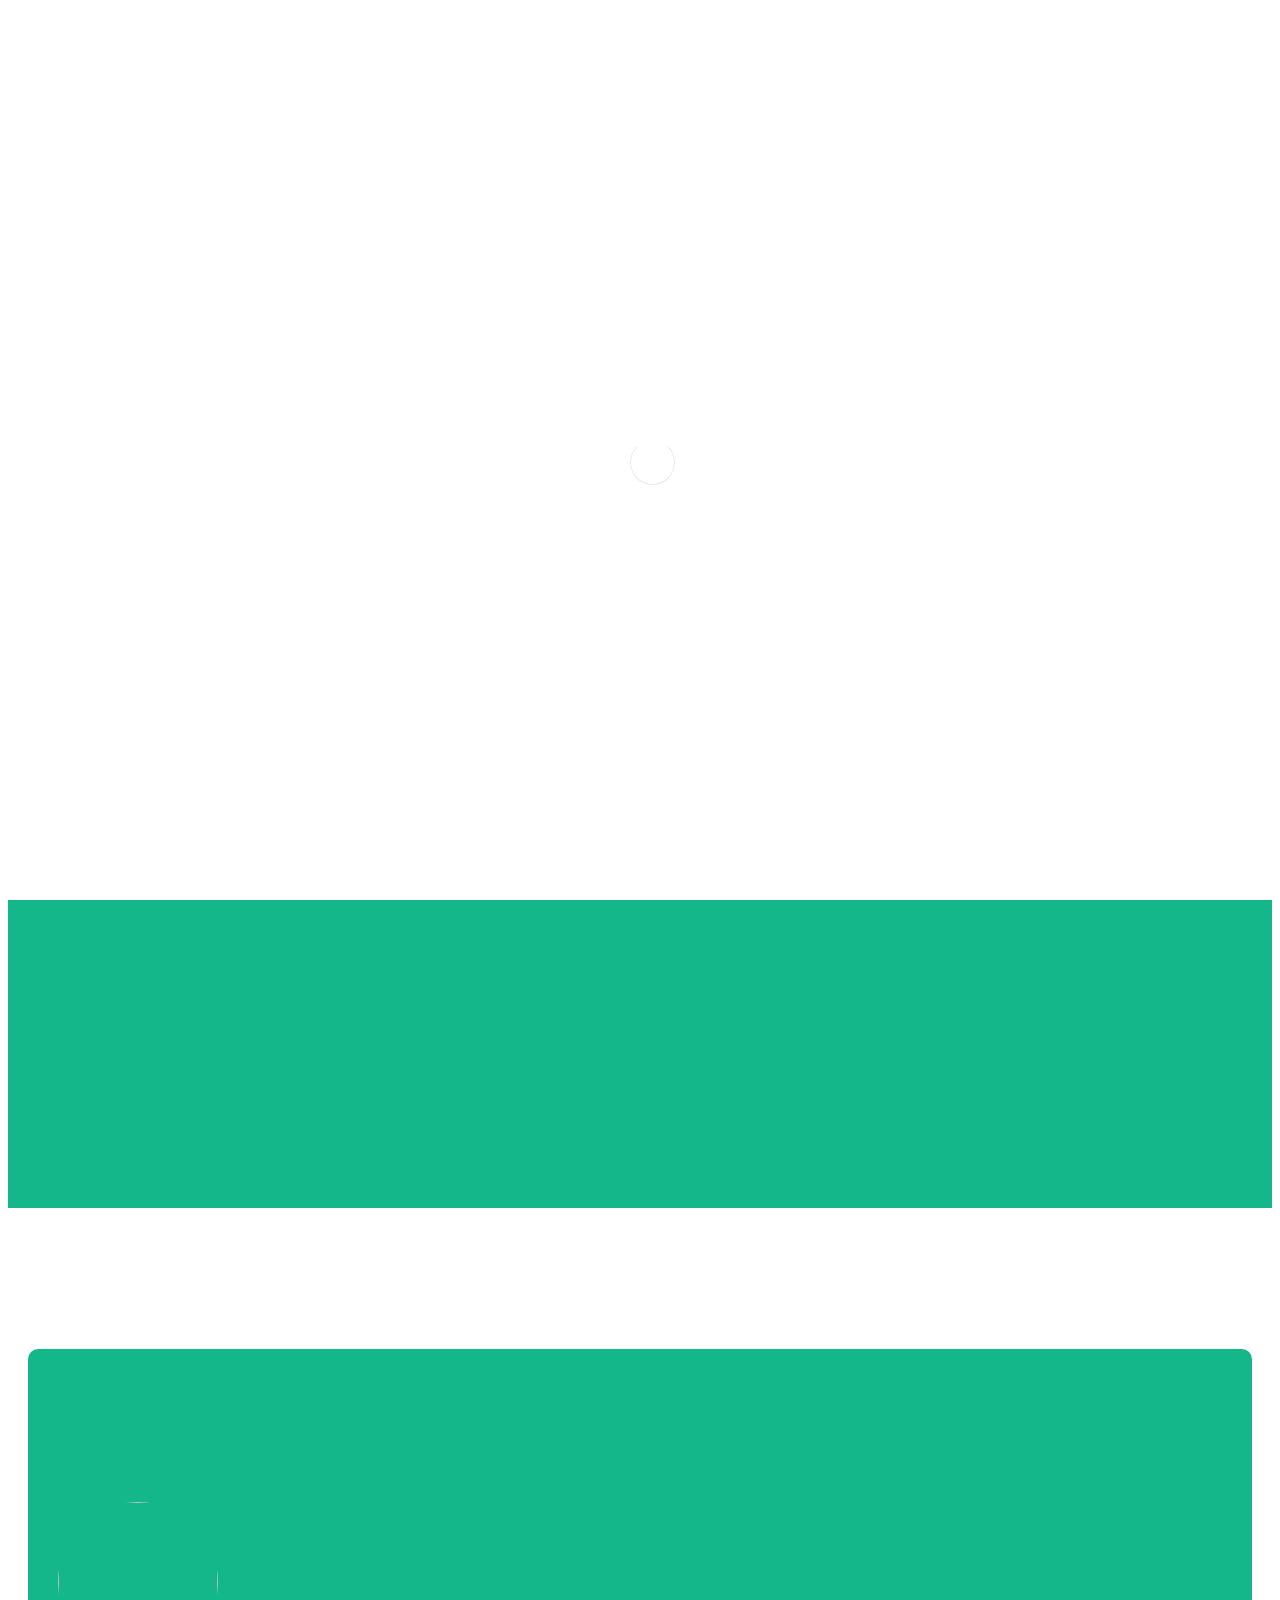
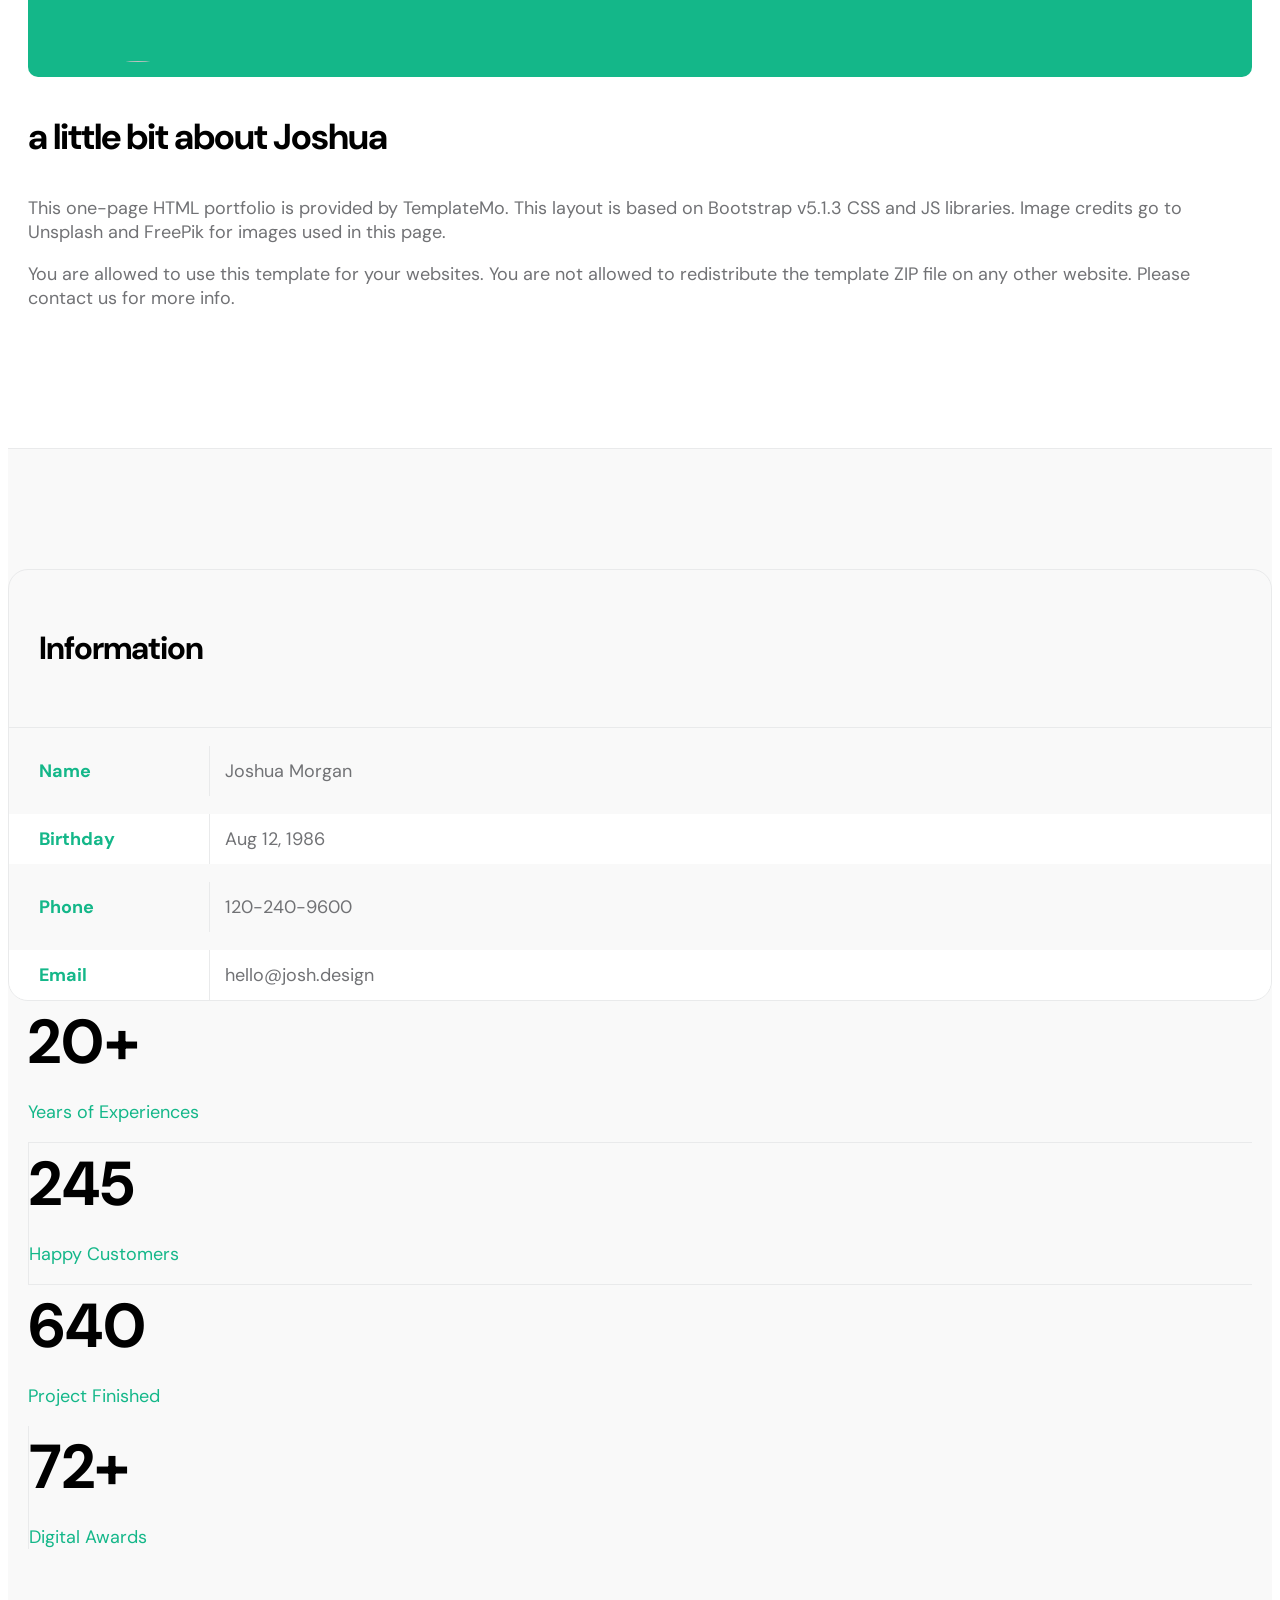
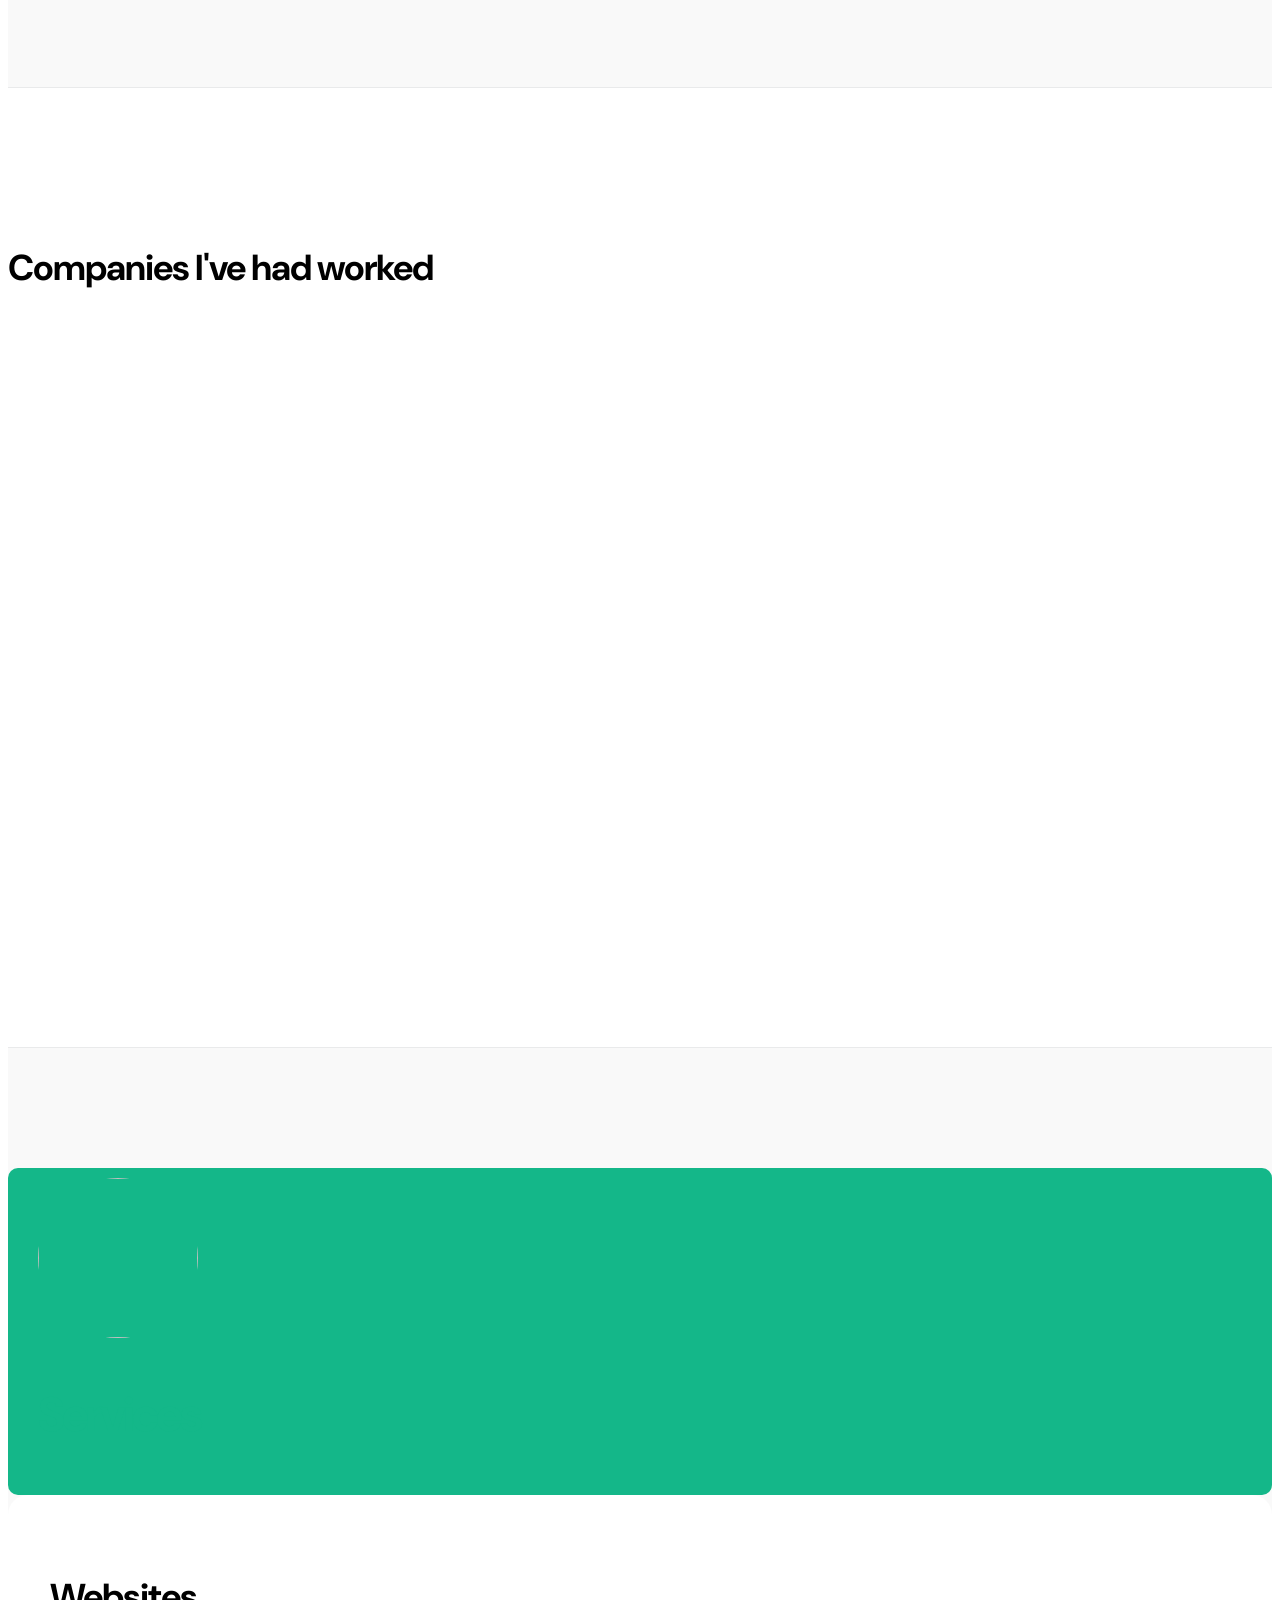
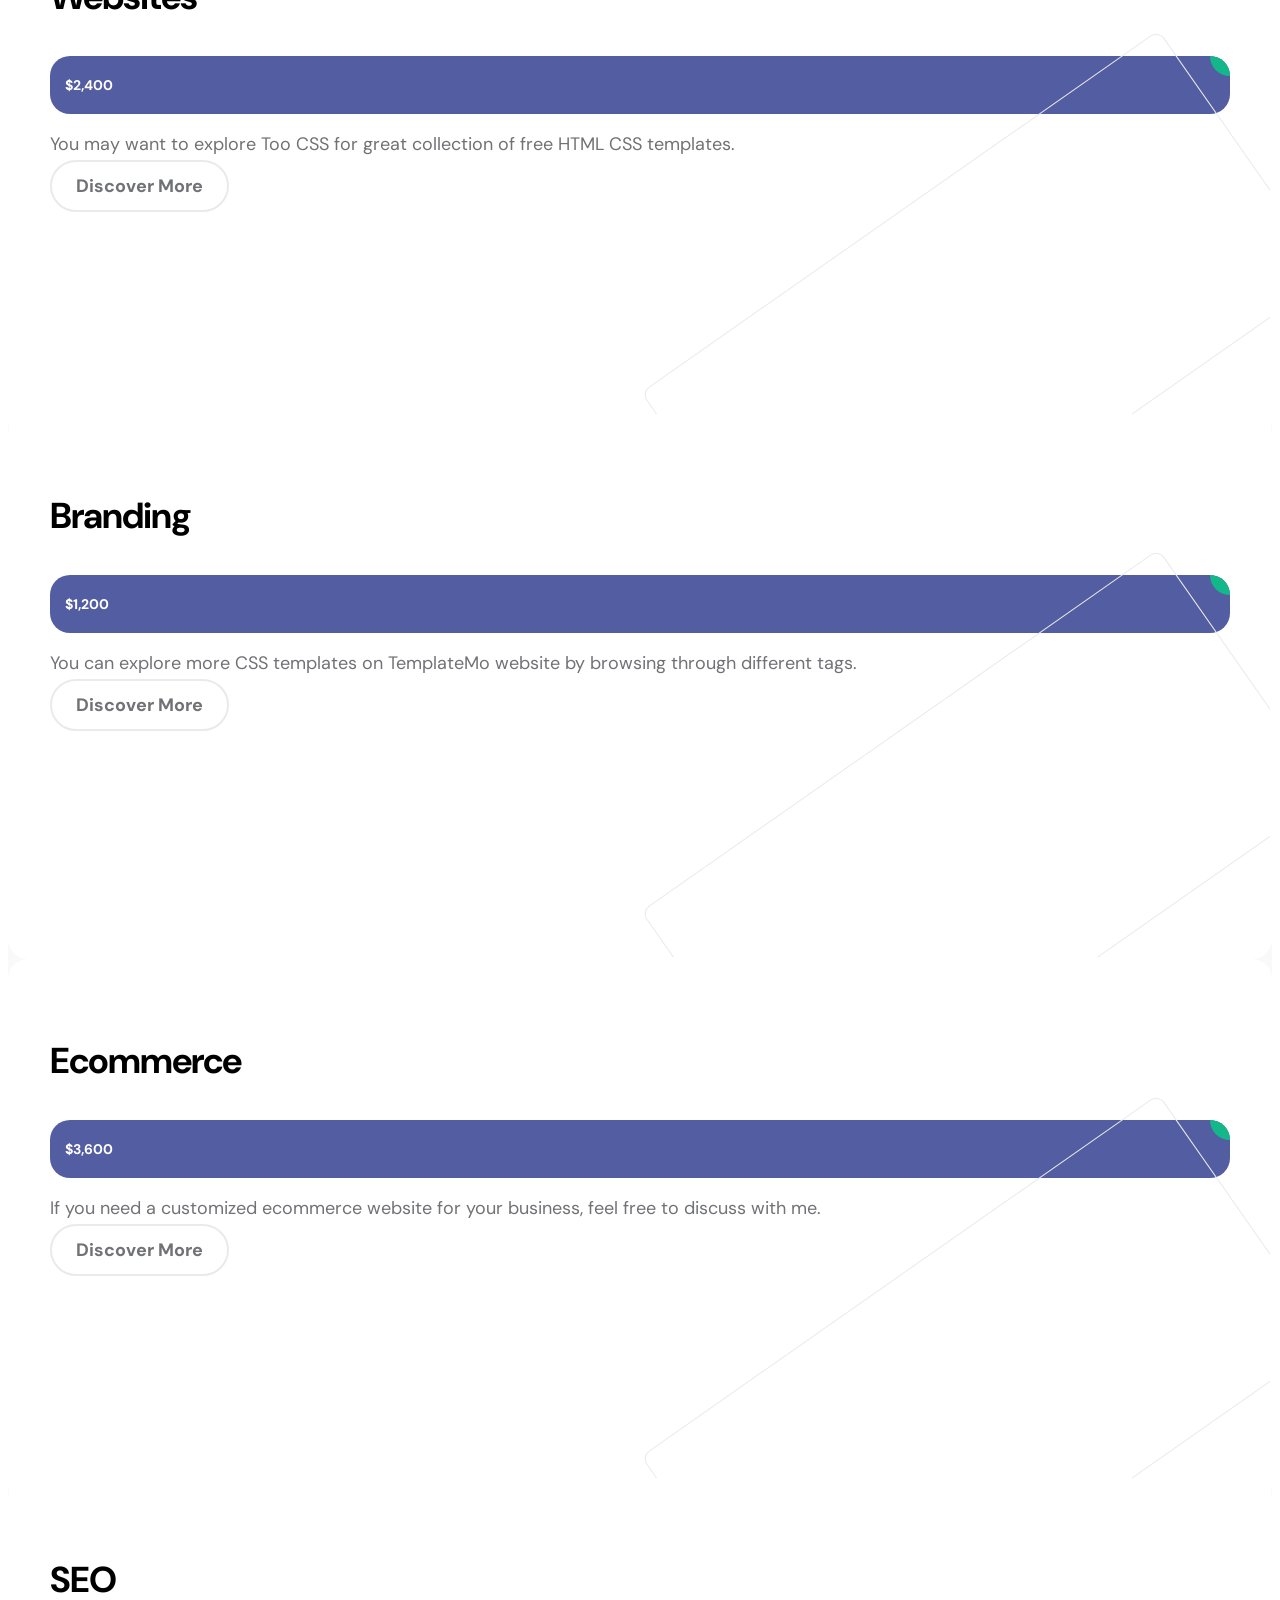
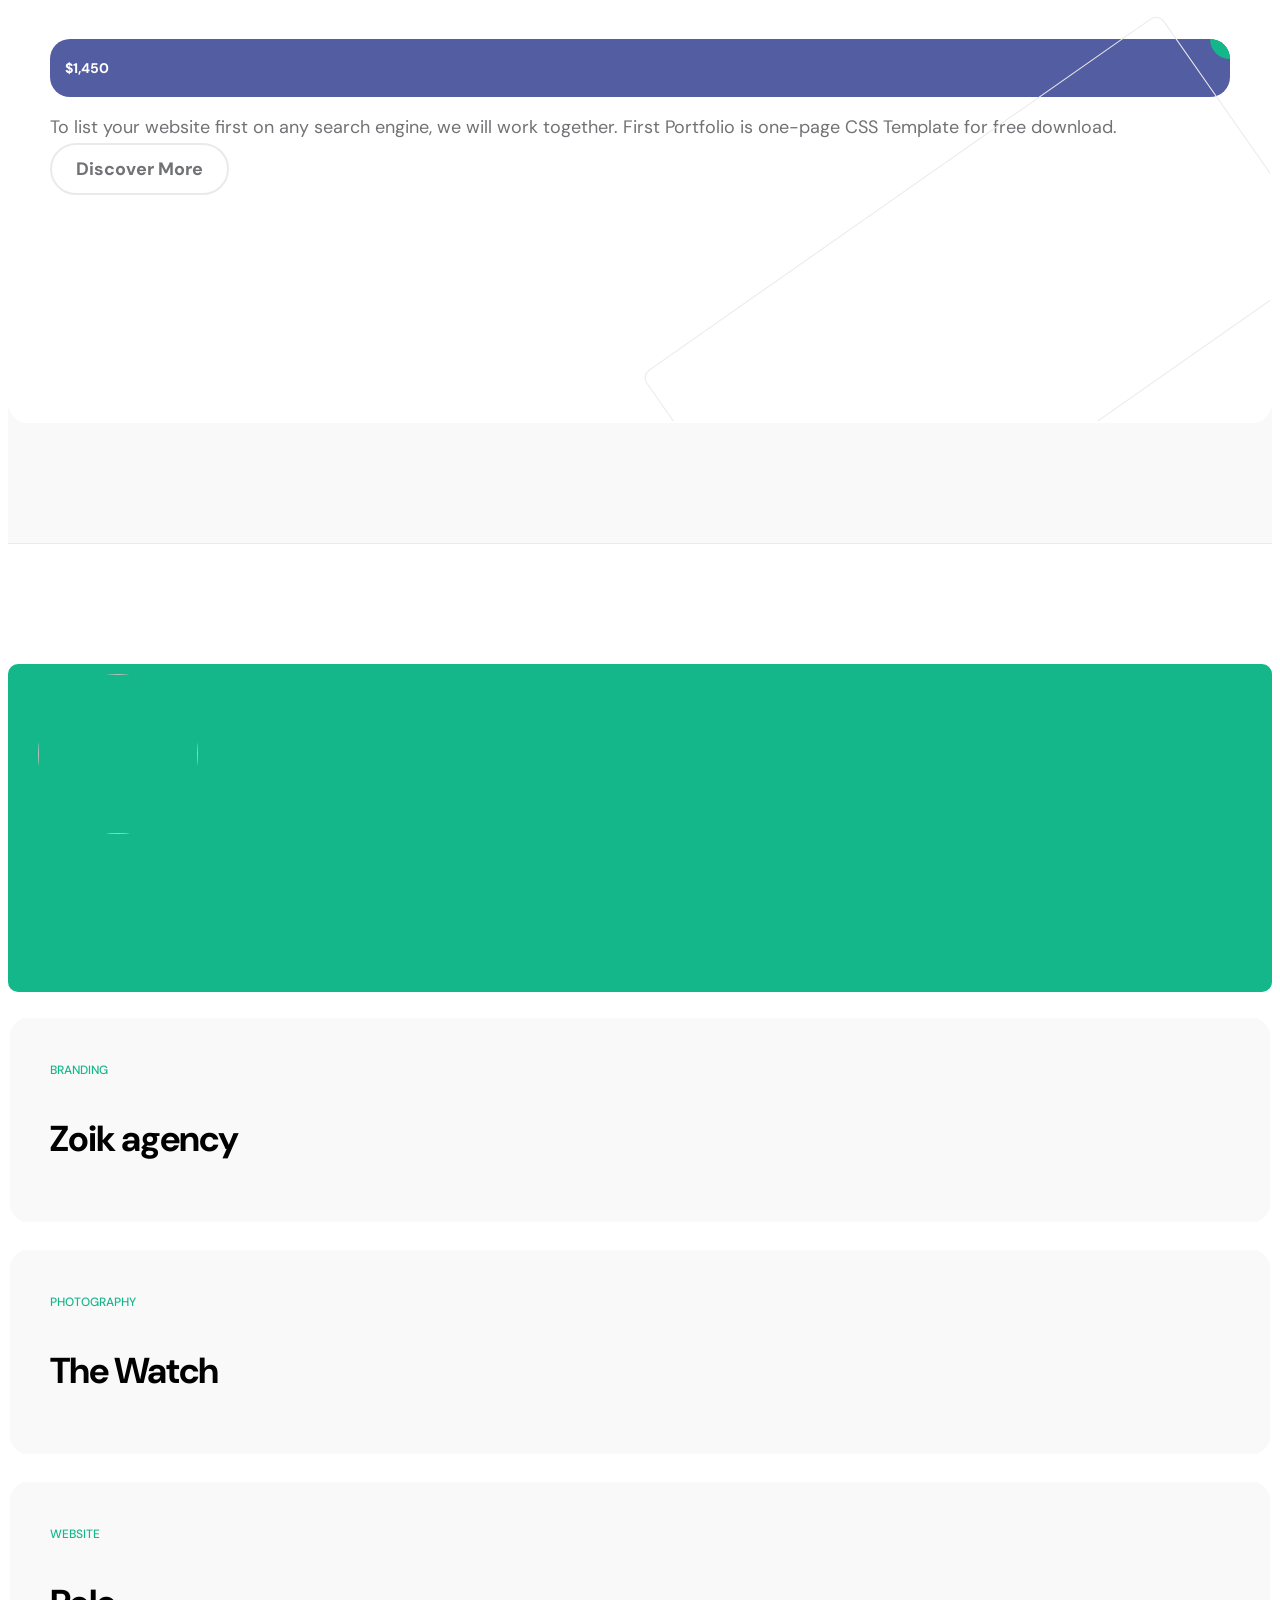
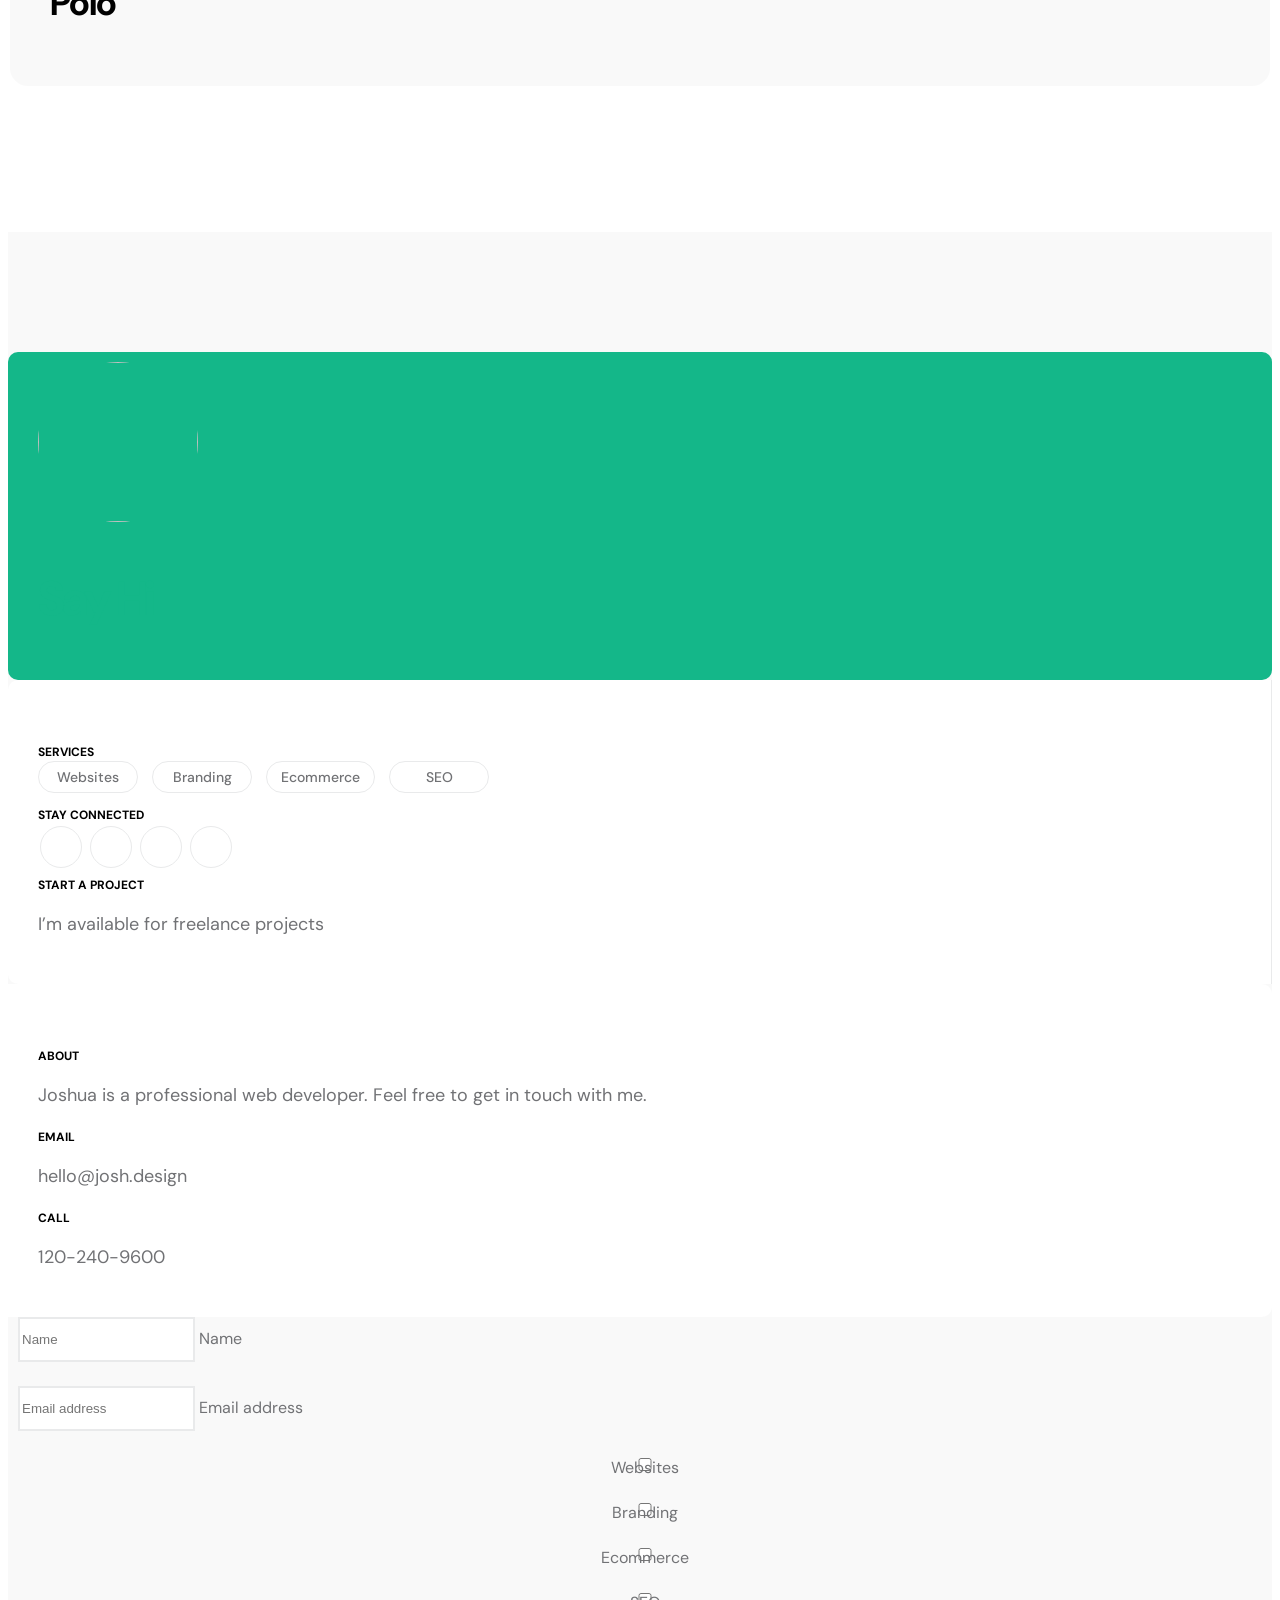
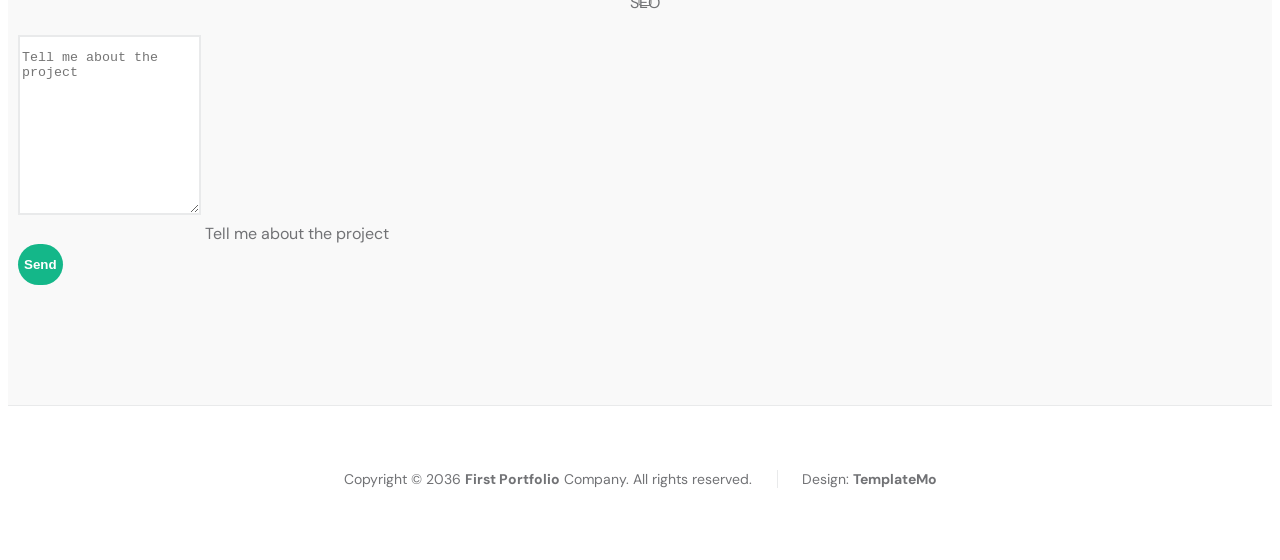
==== index.html @ 5b658780 "initial commit" ====
<!doctype html>
<html lang="en">
    <head>
        <meta charset="utf-8">
        <meta name="viewport" content="width=device-width, initial-scale=1">

        <meta name="description" content="">
        <meta name="author" content="TemplateMo">

        <title>First Portfolio Bootstrap 5 Theme</title>

        <!-- CSS FILES -->
        <link rel="preconnect" href="https://fonts.googleapis.com">
        
        <link rel="preconnect" href="https://fonts.gstatic.com" crossorigin>
        
        <link href="https://fonts.googleapis.com/css2?family=DM+Sans:wght@400;500;700&display=swap" rel="stylesheet">

        <link href="css/bootstrap.min.css" rel="stylesheet">

        <link href="css/bootstrap-icons.css" rel="stylesheet">

        <link href="css/magnific-popup.css" rel="stylesheet">

        <link href="css/templatemo-first-portfolio-style.css" rel="stylesheet">
        
<!--

TemplateMo 578 First Portfolio

https://templatemo.com/tm-578-first-portfolio

-->
    </head>
    
    <body>

        <section class="preloader">
            <div class="spinner">
                <span class="spinner-rotate"></span>    
            </div>
        </section>

        <nav class="navbar navbar-expand-lg">
            <div class="container">

                <button class="navbar-toggler" type="button" data-bs-toggle="collapse" data-bs-target="#navbarNav" aria-controls="navbarNav" aria-expanded="false" aria-label="Toggle navigation">
                    <span class="navbar-toggler-icon"></span>
                </button>

                <a href="index.html" class="navbar-brand mx-auto mx-lg-0">First</a>

                <div class="d-flex align-items-center d-lg-none">
                    <i class="navbar-icon bi-telephone-plus me-3"></i>
                    <a class="custom-btn btn" href="#section_5">
                        120-240-9600
                    </a>
                </div>

                <div class="collapse navbar-collapse" id="navbarNav">
                    <ul class="navbar-nav ms-lg-5">
                        <li class="nav-item">
                            <a class="nav-link click-scroll" href="#section_1">Home</a>
                        </li>

                        <li class="nav-item">
                            <a class="nav-link click-scroll" href="#section_2">About</a>
                        </li>

                        <li class="nav-item">
                            <a class="nav-link click-scroll" href="#section_3">Services</a>
                        </li>

                        <li class="nav-item">
                            <a class="nav-link click-scroll" href="#section_4">Projects</a>
                        </li>

                        <li class="nav-item">
                            <a class="nav-link click-scroll" href="#section_5">Contact</a>
                        </li>
                    </ul>

                    <div class="d-lg-flex align-items-center d-none ms-auto">
                        <i class="navbar-icon bi-telephone-plus me-3"></i>
                        <a class="custom-btn btn" href="#section_5">
                            120-240-9600
                        </a>
                    </div>
                </div>

            </div>
        </nav>

        <main>

            <section class="hero d-flex justify-content-center align-items-center" id="section_1">
                <div class="container">
                    <div class="row">

                        <div class="col-lg-7 col-12">
                            <div class="hero-text">
                                <div class="hero-title-wrap d-flex align-items-center mb-4">
                                    <img src="images/happy-bearded-young-man.jpg" class="avatar-image avatar-image-large img-fluid" alt="">

                                    <h1 class="hero-title ms-3 mb-0">Hello friend!</h1>
                                </div>

                                <h2 class="mb-4">I’m available for freelance work.</h2>
                                <p class="mb-4"><a class="custom-btn btn custom-link" href="#section_2">Let's begin</a></p>
                            </div>
                        </div>

                        <div class="col-lg-5 col-12 position-relative">
                            <div class="hero-image-wrap"></div>
                            <img src="images/portrait-happy-excited-man-holding-laptop-computer.png" class="hero-image img-fluid" alt="">
                        </div>

                    </div>
                </div>

                <svg xmlns="http://www.w3.org/2000/svg" viewBox="0 0 1440 320"><path fill="#535da1" fill-opacity="1" d="M0,160L24,160C48,160,96,160,144,138.7C192,117,240,75,288,64C336,53,384,75,432,106.7C480,139,528,181,576,208C624,235,672,245,720,240C768,235,816,213,864,186.7C912,160,960,128,1008,133.3C1056,139,1104,181,1152,202.7C1200,224,1248,224,1296,197.3C1344,171,1392,117,1416,90.7L1440,64L1440,0L1416,0C1392,0,1344,0,1296,0C1248,0,1200,0,1152,0C1104,0,1056,0,1008,0C960,0,912,0,864,0C816,0,768,0,720,0C672,0,624,0,576,0C528,0,480,0,432,0C384,0,336,0,288,0C240,0,192,0,144,0C96,0,48,0,24,0L0,0Z"></path></svg>
            </section>


            <section class="about section-padding" id="section_2">
                <div class="container">
                    <div class="row">

                        <div class="col-lg-6 col-12">
                            <img src="images/couple-working-from-home-together-sofa.jpg" class="about-image img-fluid" alt="">
                        </div>

                        <div class="col-lg-6 col-12 mt-5 mt-lg-0">
                            <div class="about-thumb">

                                <div class="section-title-wrap d-flex justify-content-end align-items-center mb-4">
                                    <h2 class="text-white me-4 mb-0">My Story</h2>

                                    <img src="images/happy-bearded-young-man.jpg" class="avatar-image img-fluid" alt="">
                                </div>

                                <h3 class="pt-2 mb-3">a little bit about Joshua</h3>

                                <p>This one-page HTML portfolio is provided by <a href="https://templatemo.com" target="_blank">TemplateMo</a>. This layout is based on Bootstrap v5.1.3 CSS and JS libraries. Image credits go to <a href="https://unsplash.com" target="_blank">Unsplash</a> and <a href="https://freepik.com" target="_blank">FreePik</a> for images used in this page.</p>

                                <p>You are allowed to use this template for your websites. You are not allowed to redistribute the template ZIP file on any other website. Please <a href="https://templatemo.com/contact" target="_blank">contact us</a> for more info.</p>
                            </div>
                        </div>

                    </div>
                </div>
            </section>

            <section class="featured section-padding">
                <div class="container">
                    <div class="row">

                        <div class="col-lg-6 col-12">
                            <div class="profile-thumb">
                                <div class="profile-title">
                                    <h4 class="mb-0">Information</h4>
                                </div>

                                <div class="profile-body">
                                    <p>
                                        <span class="profile-small-title">Name</span> 
                                        <span>Joshua Morgan</span>
                                    </p>

                                    <p>
                                        <span class="profile-small-title">Birthday</span> 
                                        <span>Aug 12, 1986</span>
                                    </p>

                                    <p>
                                        <span class="profile-small-title">Phone</span> 
                                         <span><a href="tel: 305-240-9671">120-240-9600</a></span>
                                    </p>

                                    <p>
                                        <span class="profile-small-title">Email</span> 
                                        <span><a href="mailto:hello@josh.design">hello@josh.design</a></span>
                                    </p>
                                </div>
                            </div>
                        </div>

                        <div class="col-lg-6 col-12 mt-5 mt-lg-0">
                            <div class="about-thumb">
                                <div class="row">
                                    <div class="col-lg-6 col-6 featured-border-bottom py-2">
                                        <strong class="featured-numbers">20+</strong>

                                        <p class="featured-text">Years of Experiences</p>
                                    </div>

                                    <div class="col-lg-6 col-6 featured-border-start featured-border-bottom ps-5 py-2">
                                        <strong class="featured-numbers">245</strong>

                                        <p class="featured-text">Happy Customers</p>
                                    </div>

                                    <div class="col-lg-6 col-6 pt-4">
                                        <strong class="featured-numbers">640</strong>

                                        <p class="featured-text">Project Finished</p>
                                    </div>

                                    <div class="col-lg-6 col-6 featured-border-start ps-5 pt-4">
                                        <strong class="featured-numbers">72+</strong>

                                        <p class="featured-text">Digital Awards</p>
                                    </div>
                                </div>
                            </div>
                        </div>

                    </div>
                </div>
            </section>


            <section class="clients section-padding">
                <div class="container">
                    <div class="row align-items-center">

                        <div class="col-lg-12 col-12">
                            <h3 class="text-center mb-5">Companies I've had worked</h3>
                        </div>

                        <div class="col-lg-2 col-4 ms-auto clients-item-height">
                            <img src="images/clients/cachet.svg" class="clients-image img-fluid" alt="">
                        </div>

                        <div class="col-lg-2 col-4 clients-item-height">
                            <img src="images/clients/guitar-center.svg" class="clients-image img-fluid" alt="">
                        </div>

                        <div class="col-lg-2 col-4 clients-item-height">
                            <img src="images/clients/tokico.svg" class="clients-image img-fluid" alt="">
                        </div>

                        <div class="col-lg-2 col-4 clients-item-height">
                            <img src="images/clients/shopify.svg" class="clients-image img-fluid" alt="">
                        </div>

                        <div class="col-lg-2 col-4 me-auto clients-item-height">
                            <img src="images/clients/profil-rejser.svg" class="clients-image img-fluid" alt="">
                        </div>

                    </div>
                </div>
            </section>


            <section class="services section-padding" id="section_3">
                <div class="container">
                    <div class="row">

                        <div class="col-lg-10 col-12 mx-auto">
                            <div class="section-title-wrap d-flex justify-content-center align-items-center mb-5">
                                <img src="images/handshake-man-woman-after-signing-business-contract-closeup.jpg" class="avatar-image img-fluid" alt="">

                                <h2 class="text-white ms-4 mb-0">Services</h2>
                            </div>

                            <div class="row pt-lg-5">
                                <div class="col-lg-6 col-12">
                                    <div class="services-thumb">
                                        <div class="d-flex flex-wrap align-items-center border-bottom mb-4 pb-3">
                                            <h3 class="mb-0">Websites</h3>

                                            <div class="services-price-wrap ms-auto">
                                                <p class="services-price-text mb-0">$2,400</p>
                                                <div class="services-price-overlay"></div>
                                            </div>
                                        </div>

                                        <p>You may want to explore Too CSS for great collection of free HTML CSS templates.</p>

                                        <a href="#" class="custom-btn custom-border-btn btn mt-3">Discover More</a>

                                        <div class="services-icon-wrap d-flex justify-content-center align-items-center">
                                            <i class="services-icon bi-globe"></i>
                                        </div>
                                    </div>
                                </div>

                                <div class="col-lg-6 col-12">
                                    <div class="services-thumb services-thumb-up">
                                        <div class="d-flex flex-wrap align-items-center border-bottom mb-4 pb-3">
                                            <h3 class="mb-0">Branding</h3>

                                            <div class="services-price-wrap ms-auto">
                                                <p class="services-price-text mb-0">$1,200</p>
                                                <div class="services-price-overlay"></div>
                                            </div>
                                        </div>

                                        <p>You can explore more CSS templates on TemplateMo website by browsing through different tags.</p>

                                        <a href="#" class="custom-btn custom-border-btn btn mt-3">Discover More</a>

                                        <div class="services-icon-wrap d-flex justify-content-center align-items-center">
                                            <i class="services-icon bi-lightbulb"></i>
                                        </div>
                                    </div>
                                </div>

                                <div class="col-lg-6 col-12">
                                    <div class="services-thumb">
                                        <div class="d-flex flex-wrap align-items-center border-bottom mb-4 pb-3">
                                            <h3 class="mb-0">Ecommerce</h3>

                                            <div class="services-price-wrap ms-auto">
                                                <p class="services-price-text mb-0">$3,600</p>
                                                <div class="services-price-overlay"></div>
                                            </div>
                                        </div>

                                        <p>If you need a customized ecommerce website for your business, feel free to discuss with me.</p>

                                        <a href="#" class="custom-btn custom-border-btn btn mt-3">Discover More</a>

                                        <div class="services-icon-wrap d-flex justify-content-center align-items-center">
                                            <i class="services-icon bi-phone"></i>
                                        </div>
                                    </div>
                                </div>

                                <div class="col-lg-6 col-12">
                                    <div class="services-thumb services-thumb-up">
                                        <div class="d-flex flex-wrap align-items-center border-bottom mb-4 pb-3">
                                            <h3 class="mb-0">SEO</h3>

                                            <div class="services-price-wrap ms-auto">
                                                <p class="services-price-text mb-0">$1,450</p>
                                                <div class="services-price-overlay"></div>
                                            </div>
                                        </div>

                                        <p>To list your website first on any search engine, we will work together. First Portfolio is one-page CSS Template for free download.</p>

                                        <a href="#" class="custom-btn custom-border-btn btn mt-3">Discover More</a>

                                        <div class="services-icon-wrap d-flex justify-content-center align-items-center">
                                            <i class="services-icon bi-google"></i>
                                        </div>
                                    </div>
                                </div>
                            </div>
                        </div>
                    </div>
                </div>
            </section>


            <section class="projects section-padding" id="section_4">
                <div class="container">
                    <div class="row">

                        <div class="col-lg-8 col-md-8 col-12 ms-auto">
                            <div class="section-title-wrap d-flex justify-content-center align-items-center mb-4">
                                <img src="images/white-desk-work-study-aesthetics.jpg" class="avatar-image img-fluid" alt="">

                                <h2 class="text-white ms-4 mb-0">Projects</h2>
                            </div>
                        </div>

                        <div class="clearfix"></div>

                        <div class="col-lg-4 col-md-6 col-12">
                            <div class="projects-thumb">
                                <div class="projects-info">
                                    <small class="projects-tag">Branding</small>

                                    <h3 class="projects-title">Zoik agency</h3>
                                </div>

                                <a href="images/projects/nikhil-KO4io-eCAXA-unsplash.jpg" class="popup-image">
                                    <img src="images/projects/nikhil-KO4io-eCAXA-unsplash.jpg" class="projects-image img-fluid" alt="">
                                </a>
                            </div>
                        </div>

                        <div class="col-lg-4 col-md-6 col-12">
                            <div class="projects-thumb">
                                <div class="projects-info">
                                    <small class="projects-tag">Photography</small>

                                    <h3 class="projects-title">The Watch</h3>
                                </div>

                                <a href="images/projects/the-5th-IQYR7N67dhM-unsplash.jpg" class="popup-image">
                                    <img src="images/projects/the-5th-IQYR7N67dhM-unsplash.jpg" class="projects-image img-fluid" alt="">
                                </a>
                            </div>
                        </div>

                        <div class="col-lg-4 col-md-6 col-12">
                            <div class="projects-thumb">
                                <div class="projects-info">
                                    <small class="projects-tag">Website</small>

                                    <h3 class="projects-title">Polo</h3>
                                </div>

                                <a href="images/projects/true-agency-9Bjog5FZ-oc-unsplash.jpg" class="popup-image">
                                    <img src="images/projects/true-agency-9Bjog5FZ-oc-unsplash.jpg" class="projects-image img-fluid" alt="">
                                </a>
                            </div>
                        </div>

                    </div>
                </div>
            </section>

            <section class="contact section-padding" id="section_5">
                    <div class="container">
                        <div class="row">

                            <div class="col-lg-6 col-md-8 col-12">
                                <div class="section-title-wrap d-flex justify-content-center align-items-center mb-5">
                                    <img src="images/aerial-view-man-using-computer-laptop-wooden-table.jpg" class="avatar-image img-fluid" alt="">

                                    <h2 class="text-white ms-4 mb-0">Say Hi</h2>
                                </div>
                            </div>

                            <div class="clearfix"></div>

                            <div class="col-lg-3 col-md-6 col-12 pe-lg-0">
                                <div class="contact-info contact-info-border-start d-flex flex-column">
                                    <strong class="site-footer-title d-block mb-3">Services</strong>

                                    <ul class="footer-menu">
                                        <li class="footer-menu-item"><a href="#" class="footer-menu-link">Websites</a></li>

                                        <li class="footer-menu-item"><a href="#" class="footer-menu-link">Branding</a></li>

                                        <li class="footer-menu-item"><a href="#" class="footer-menu-link">Ecommerce</a></li>

                                        <li class="footer-menu-item"><a href="#" class="footer-menu-link">SEO</a></li>
                                    </ul>

                                    <strong class="site-footer-title d-block mt-4 mb-3">Stay connected</strong>

                                    <ul class="social-icon">
                                        <li class="social-icon-item"><a href="https://twitter.com/minthu" class="social-icon-link bi-twitter"></a></li>

                                        <li class="social-icon-item"><a href="#" class="social-icon-link bi-instagram"></a></li>

                                        <li class="social-icon-item"><a href="#" class="social-icon-link bi-pinterest"></a></li>

                                        <li class="social-icon-item"><a href="https://www.youtube.com/templatemo" class="social-icon-link bi-youtube"></a></li>
                                    </ul>

                                    <strong class="site-footer-title d-block mt-4 mb-3">Start a project</strong>

                                    <p class="mb-0">I’m available for freelance projects</p>
                                </div>
                            </div>

                            <div class="col-lg-3 col-md-6 col-12 ps-lg-0">
                                <div class="contact-info d-flex flex-column">
                                    <strong class="site-footer-title d-block mb-3">About</strong>

                                    <p class="mb-2">
                                        Joshua is a professional web developer. Feel free to get in touch with me.
                              </p>

                                    <strong class="site-footer-title d-block mt-4 mb-3">Email</strong>

                                    <p>
                                        <a href="mailto:hello@josh.design">
                                            hello@josh.design
                                        </a>
                                    </p>

                                    <strong class="site-footer-title d-block mt-4 mb-3">Call</strong>

                                    <p class="mb-0">
                                        <a href="tel: 120-240-9600">
                                            120-240-9600
                                        </a>
                                    </p>
                                </div>
                            </div>

                            <div class="col-lg-6 col-12 mt-5 mt-lg-0">
                                <form action="#" method="get" class="custom-form contact-form" role="form">
                                    <div class="row">
                                        <div class="col-lg-6 col-md-6 col-12">
                                            <div class="form-floating">
                                                <input type="text" name="name" id="name" class="form-control" placeholder="Name" required="">
                                                
                                                <label for="floatingInput">Name</label>
                                            </div>
                                        </div>

                                        <div class="col-lg-6 col-md-6 col-12"> 
                                            <div class="form-floating">
                                                <input type="email" name="email" id="email" pattern="[^ @]*@[^ @]*" class="form-control" placeholder="Email address" required="">
                                                
                                                <label for="floatingInput">Email address</label>
                                            </div>
                                        </div>

                                        <div class="col-lg-3 col-md-6 col-6">
                                            <div class="form-check form-check-inline">
                                                <input name="website" type="checkbox" class="form-check-input" id="inlineCheckbox1" value="1">

                                                <label class="form-check-label" for="inlineCheckbox1">
                                                    <i class="bi-globe form-check-icon"></i>
                                                    <span class="form-check-label-text">Websites</span>
                                                </label>
                                          </div>
                                        </div>

                                        <div class="col-lg-3 col-md-6 col-6">
                                            <div class="form-check form-check-inline">
                                                <input name="branding" type="checkbox" class="form-check-input" id="inlineCheckbox2" value="1">

                                                <label class="form-check-label" for="inlineCheckbox2">
                                                    <i class="bi-lightbulb form-check-icon"></i>
                                                    <span class="form-check-label-text">Branding</span>
                                                </label>
                                            </div>
                                        </div>

                                        <div class="col-lg-3 col-md-6 col-6">
                                            <div class="form-check form-check-inline">
                                                <input name="ecommerce" type="checkbox" class="form-check-input" id="inlineCheckbox3" value="1">

                                                <label class="form-check-label" for="inlineCheckbox3">
                                                    <i class="bi-phone form-check-icon"></i>
                                                    <span class="form-check-label-text">Ecommerce</span>
                                                </label>
                                            </div>
                                        </div>

                                        <div class="col-lg-3 col-md-6 col-6">
                                            <div class="form-check form-check-inline me-0">
                                                <input name="seo" type="checkbox" class="form-check-input" id="inlineCheckbox4" value="1">

                                                <label class="form-check-label" for="inlineCheckbox4">
                                                    <i class="bi-google form-check-icon"></i>
                                                    <span class="form-check-label-text">SEO</span>
                                                </label>
                                            </div>
                                        </div>

                                        <div class="col-lg-12 col-12">
                                            <div class="form-floating">
                                                <textarea class="form-control" id="message" name="message" placeholder="Tell me about the project"></textarea>
                                                
                                                <label for="floatingTextarea">Tell me about the project</label>
                                            </div>
                                        </div>

                                        <div class="col-lg-3 col-12 ms-auto">
                                            <button type="submit" class="form-control">Send</button>
                                        </div>

                                    </div>
                                </form>
                            </div>

                        </div>
                    </div>
                </div>
            </section>

        </main>

        <footer class="site-footer">
            <div class="container">
                <div class="row">

                    <div class="col-lg-12 col-12">
                        <div class="copyright-text-wrap">
                            <p class="mb-0">
                                <span class="copyright-text">Copyright © 2036 <a href="#">First Portfolio</a> Company. All rights reserved.</span>
                                Design: 
                                <a rel="sponsored" href="https://templatemo.com" target="_blank">TemplateMo</a>
                            </p>
                        </div>
                    </div>

                </div>
            </div>
        </footer>

        <!-- JAVASCRIPT FILES -->
        <script src="js/jquery.min.js"></script>
        <script src="js/bootstrap.min.js"></script>
        <script src="js/jquery.sticky.js"></script>
        <script src="js/click-scroll.js"></script>
        <script src="js/jquery.magnific-popup.min.js"></script>
        <script src="js/magnific-popup-options.js"></script>
        <script src="js/custom.js"></script>

    </body>
</html>
---- css/templatemo-first-portfolio-style.css ----
/*

TemplateMo 578 First Portfolio

https://templatemo.com/tm-578-first-portfolio

*/


/*---------------------------------------
  CUSTOM PROPERTIES ( VARIABLES )             
-----------------------------------------*/
:root {
  --white-color:                  #ffffff;
  --primary-color:                #535da1;
  --secondary-color:              #14B789;
  --section-bg-color:             #f9f9f9;
  --dark-color:                   #000000;
  --p-color:                      #717275;
  --border-color:                 #e9eaeb;
  --featured-border-color:        #727aab;

  --body-font-family:             'DM Sans', sans-serif;

  --h1-font-size:                 62px;
  --h2-font-size:                 48px;
  --h3-font-size:                 36px;
  --h4-font-size:                 32px;
  --h5-font-size:                 24px;
  --h6-font-size:                 22px;
  --p-font-size:                  18px;
  --menu-font-size:               12px;
  --copyright-font-size:          14px;

  --border-radius-large:          100px;
  --border-radius-medium:         20px;
  --border-radius-small:          10px;

  --font-weight-normal:           400;
  --font-weight-medium:           500;
  --font-weight-bold:             700;
}

body {
    background: var(--white-color);
    font-family: var(--body-font-family); 
}


/*---------------------------------------
  TYPOGRAPHY               
-----------------------------------------*/

h2,
h3,
h4,
h5,
h6 {
  color: var(--dark-color);
}

h1,
h2,
h3,
h4,
h5,
h6 {
  font-weight: var(--font-weight-bold);
  letter-spacing: -1px;
}

h1 {
  font-size: var(--h1-font-size);
  letter-spacing: -3px;
}

h2 {
  font-size: var(--h2-font-size);
  color: var(--secondary-color);
  letter-spacing: -3px;
}

h3 {
  font-size: var(--h3-font-size);
}

h4 {
  font-size: var(--h4-font-size);
}

h5 {
  font-size: var(--h5-font-size);
  line-height: normal;
}

h6 {
  font-size: var(--h6-font-size);
}

p {
  color: var(--p-color);
  font-size: var(--p-font-size);
  font-weight: var(--font-weight-normal);
}

ul li {
  color: var(--p-color);
  font-size: var(--p-font-size);
  font-weight: var(--font-weight-normal);
}

a, 
button {
  touch-action: manipulation;
  transition: all 0.3s;
}

a {
  color: var(--p-color);
  text-decoration: none;
}

a:hover {
  color: var(--secondary-color);
}

::selection {
  background: var(--secondary-color);
  color: var(--white-color);
}

::-moz-selection {
  background: var(--secondary-color);
  color: var(--white-color);
}

.section-padding {
  padding-top: 120px;
  padding-bottom: 120px;
}

b,
strong {
  font-weight: var(--font-weight-bold);
}

.section-title-wrap {
  background: var(--secondary-color);
  border-radius: var(--border-radius-small);
  padding: 10px 30px;
}


/*---------------------------------------
  AVATAR IMAGE               
-----------------------------------------*/
.avatar-image {
  border-radius: var(--border-radius-large);
  width: 160px;
  height: 160px;
  object-fit: cover;
}

.avatar-image-large {
  width: 90.4px;
  height: 90.4px;
}


/*---------------------------------------
  PRE LOADER               
-----------------------------------------*/
.preloader {
  position: fixed;
  top: 0;
  left: 0;
  width: 100%;
  height: 100%;
  z-index: 99999;
  display: flex;
  flex-flow: row nowrap;
  justify-content: center;
  align-items: center;
  background: none repeat scroll 0 0 var(--white-color);
}

.spinner {
  border: 1px solid transparent;
  border-radius: var(--border-radius-small);
  position: relative;
}

.spinner:before {
  content: '';
  box-sizing: border-box;
  position: absolute;
  top: 50%;
  left: 50%;
  width: 45px;
  height: 45px;
  margin-top: -10px;
  margin-left: -10px;
  border-radius: 50%;
  border: 1px solid var(--border-color);
  border-top-color: var(--white-color);
  animation: spinner .9s linear infinite;
}

@-webkit-@keyframes spinner {
  to {transform: rotate(360deg);
  }
}

@keyframes spinner {
  to {transform: rotate(360deg);}
}


/*---------------------------------------
  CUSTOM ICON               
-----------------------------------------*/
.navbar-icon {
  background: var(--white-color);
  border-radius: var(--border-radius-large);
  color: var(--dark-color);
  width: 47px;
  height: 47px;
  line-height: 47px;
  text-align: center;
}

.is-sticky .navbar-icon {
  background: var(--secondary-color);
  color: var(--white-color);
}

.form-check-icon {
  color: var(--secondary-color);
}


/*---------------------------------------
  CUSTOM BUTTON               
-----------------------------------------*/
.custom-btn,
.navbar .custom-btn {
  font-size: var(--p-font-size);
  font-weight: var(--font-weight-bold);
}

.navbar .custom-btn {
  background: transparent;
  border-width: 2px;
  border-style: solid;
  border-color: var(--white-color);
  color: var(--white-color);
  padding: 8px 22px;
}

.navbar .custom-btn:hover {
  background: var(--white-color);
  border-color: transparent;
  color: var(--secondary-color);
}

.custom-btn {
  background: var(--secondary-color);
  border-radius: var(--border-radius-large);
  color: var(--white-color);
  font-weight: var(--font-weight-bold);
  padding: 12px 24px;
}

.custom-btn:hover {
  background: var(--primary-color);
  box-shadow: 0 1rem 3rem rgba(0,0,0,.175);
  color: var(--white-color);
}

.custom-border-btn {
  background: transparent;
  border: 2px solid var(--border-color);
  color: var(--p-color);
}

.custom-border-btn:hover {
  background: var(--secondary-color);
  border-color: var(--secondary-color);
  color: var(--white-color);
}

.custom-link {
	background-color: var(--primary-color);
}

.custom-link:hover {
	background-color: var(--secondary-color);
}


/*---------------------------------------
  NAVIGATION              
-----------------------------------------*/
.sticky-wrapper {
  position: relative;
  z-index: 222;
  height: auto !important;
}

.is-sticky,
.is-sticky .navbar .container {
  background: var(--white-color);
  box-shadow: 0 1rem 3rem rgb(0 0 0 / 18%);
}

.is-sticky .navbar-brand,
.is-sticky .navbar-brand:hover {
  color: var(--dark-color);
}

.is-sticky .navbar-nav .nav-link {
  color: var(--p-color);
}

.is-sticky .navbar .custom-btn {
  border-color: var(--secondary-color);
  color: var(--secondary-color);
}

.is-sticky .navbar .custom-btn:hover {
  background: var(--secondary-color);
  color: var(--white-color);
}

.navbar {
  background: transparent;
  position: absolute;
  z-index: 9;
  right: 0;
  left: 0;
  transition: all 0.3s;
  padding-top: 15px;
  padding-bottom: 0;
}

.navbar .container {
  border-radius: var(--border-radius-small);
  padding: 10px 25px;
}

.navbar-brand {
  font-size: var(--h4-font-size);
  font-weight: var(--font-weight-bold);
}

.navbar-brand,
.navbar-brand:hover {
  color: var(--white-color);
}

.navbar-expand-lg .navbar-nav .nav-link {
  padding-right: 0;
  padding-left: 0;
  margin-right: 20px;
  margin-left: 20px;
}

.navbar-nav .nav-link {
  display: inline-block;
  color: var(--section-bg-color);
  font-size: var(--menu-font-size);
  font-weight: var(--font-weight-medium);
  text-transform: uppercase;
  position: relative;
  padding-top: 15px;
  padding-bottom: 15px;
}

.navbar-nav .nav-link::after {
  content: "";
  background: transparent;
  position: absolute;
  bottom: 6px;
  right: 0;
  left: 0;
  width: 100%;
  height: 2px;
}

.navbar-nav .nav-link.active::after, 
.navbar-nav .nav-link:hover::after {
  background: var(--secondary-color);
}

.navbar-nav .nav-link.active, 
.navbar-nav .nav-link:hover {
  color: var(--secondary-color);
}

.navbar-toggler {
  border: 0;
  padding: 0;
  cursor: pointer;
  margin: 0;
  width: 30px;
  height: 35px;
  outline: none;
}

.navbar-toggler:focus {
  outline: none;
  box-shadow: none;
}

.navbar-toggler[aria-expanded="true"] .navbar-toggler-icon {
  background: transparent;
}

.navbar-toggler[aria-expanded="true"] .navbar-toggler-icon:before,
.navbar-toggler[aria-expanded="true"] .navbar-toggler-icon:after {
  transition: top 300ms 50ms ease, -webkit-transform 300ms 350ms ease;
  transition: top 300ms 50ms ease, transform 300ms 350ms ease;
  transition: top 300ms 50ms ease, transform 300ms 350ms ease, -webkit-transform 300ms 350ms ease;
  top: 0;
}

.navbar-toggler[aria-expanded="true"] .navbar-toggler-icon:before {
  transform: rotate(45deg);
}

.navbar-toggler[aria-expanded="true"] .navbar-toggler-icon:after {
  transform: rotate(-45deg);
}

.navbar-toggler .navbar-toggler-icon {
  background: var(--white-color);
  transition: background 10ms 300ms ease;
  display: block;
  width: 30px;
  height: 2px;
  position: relative;
}

.navbar-toggler .navbar-toggler-icon:before,
.navbar-toggler .navbar-toggler-icon:after {
  transition: top 300ms 350ms ease, -webkit-transform 300ms 50ms ease;
  transition: top 300ms 350ms ease, transform 300ms 50ms ease;
  transition: top 300ms 350ms ease, transform 300ms 50ms ease, -webkit-transform 300ms 50ms ease;
  position: absolute;
  right: 0;
  left: 0;
  background: var(--white-color);
  width: 30px;
  height: 2px;
  content: '';
}

.navbar-toggler .navbar-toggler-icon::before {
  top: -8px;
}

.navbar-toggler .navbar-toggler-icon::after {
  top: 8px;
}


/*---------------------------------------
  HERO              
-----------------------------------------*/
.hero {
  background: var(--secondary-color);
  position: relative;
  overflow: hidden;
  padding-top: 330px;
  padding-bottom: 330px;
}

@media  screen and (min-width: 991px) {
  .hero {
    height: 60vh;
  }
}

.hero-title,
.hero h2 {
  background: var(--white-color);
  box-shadow: 0 1rem 3rem rgba(0,0,0,.175);
  border-radius: var(--border-radius-large);
  display: inline-block;
  padding: 8px 24px;
}

.hero-title {
	font-size: 44px;
}

.hero h2 {
	font-size: 38px;
}

.hero-text {
  position: relative;
  z-index: 22;
  top: 70px;
}

.hero-image-wrap {
  background: var(--white-color);
  border-radius: 100%;
  width: 350px;
  height: 350px;
  position: absolute;
  z-index: 22;
  top: -50px;
  right: 0;
  left: 0;
  margin: auto;
  pointer-events: none;
}

.hero-image {
  position: absolute;
  z-index: 22;
  top: 0;
  width: 100%;
  min-width: 550px;
}

.hero svg {
  position: absolute;
  z-index: 2;
  bottom: 0;
  right: 0;
  left: 0;
  overflow: hidden;
  height: 100%;
  pointer-events: none;
}


/*---------------------------------------
  ABOUT              
-----------------------------------------*/
.profile-thumb {
  border: 1px solid var(--border-color);
  border-radius: var(--border-radius-medium);
  position: relative;
  overflow: hidden;
}

.profile-title {
  border-bottom: 1px solid var(--border-color);
  padding: 15px 30px;
}

.profile-small-title {
  border-right: 1px solid var(--border-color);
  color: var(--secondary-color);
  font-weight: var(--font-weight-bold);
  min-width: 140px;
  margin-right: 10px;
  padding: 13px 30px;
  display: inline-block;
}

.profile-body p {
  margin-bottom: 0;
}

.profile-body p:nth-of-type(even) {
  background: var(--white-color);
}

.about-image {
  border-radius: var(--border-radius-medium);
}

.about-thumb {
  padding-right: 20px;
  padding-left: 20px;
}


/*---------------------------------------
  FEATURED              
-----------------------------------------*/
.featured-numbers {
  font-size: var(--h1-font-size);
  line-height: normal;
  display: block;
}

.featured-text {
  color: var(--secondary-color);
}

.featured-border-bottom {
  border-bottom: 1px solid var(--border-color);
}

.featured-border-start {
  border-left: 1px solid var(--border-color);
}


/*---------------------------------------
  CLIENTS              
-----------------------------------------*/

.clients-item-height {
	height: 120px;
}

.clients-image {
  display: block;
  max-width: 100px;
  margin: auto;
  transition: all ease 0.2s;
}

.clients-image:hover {
  transform: scale(1.3);
}


/*---------------------------------------
  SERVICES              
-----------------------------------------*/
.services,
.featured {
  background: var(--section-bg-color);
  border-top: 1px solid var(--border-color);
  border-bottom: 1px solid var(--border-color);
}

.services-thumb {
  background: var(--white-color);
  border: 2px solid transparent;
  border-radius: var(--border-radius-medium);
  position: relative;
  overflow: hidden;
  margin-bottom: 24px;
  padding: 40px 40px 240px 40px;
  transition: all 0.5s;
}

.services-thumb-up {
  position: relative;
  bottom: 50px;
  margin-bottom: -50px;
}

.services-thumb:hover {
  border: 2px solid var(--secondary-color);
  box-shadow: 0 1rem 3rem rgba(0,0,0,.175);
}

.services-thumb:hover .services-icon-wrap {
  background: var(--secondary-color);
  border-color: var(--secondary-color);
  color: var(--white-color);
}

.services-icon-wrap {
  border: 1px solid var(--border-color);
  border-radius: var(--border-radius-small);
  position: absolute;
  bottom: 0;
  right: 0;
  width: 50%;
  height: 55%;
  transform: rotate(-35deg) translateY(55px);
  transition: all ease 0.5s;
}

.services-icon {
  font-size: 90px;
  position: relative;
  bottom: 15px;
}

.services-thumb:hover .services-price-wrap {
  background: var(--secondary-color);
}

.services-thumb:hover .services-price-overlay {
  background: var(--primary-color);
}

.services-price-wrap {
  background: var(--primary-color);
  border-radius: var(--border-radius-medium);
  position: relative;
  overflow: hidden;
  padding: 6px 20px 6px 15px;
  transition: all ease 0.5s;
}

.services-price-text {
  color: var(--white-color);
  font-size: var(--copyright-font-size);
  font-weight: var(--font-weight-bold);
}

.services-price-overlay {
  background: var(--secondary-color);
  border-bottom-left-radius: 100%;
  position: absolute;
  top: 0;
  right: 0;
  width: 20px;
  height: 20px;
  pointer-events: none;
}


/*---------------------------------------
  PROJECTS              
-----------------------------------------*/
.projects-thumb {
  background: var(--section-bg-color);
  border: 2px solid var(--white-color);
  border-radius: var(--border-radius-medium);
  position: relative;
  overflow: hidden;
  margin-top: 24px;
  margin-bottom: 24px;
  padding: 40px;
  transition: all ease 0.5s;
}

.projects-thumb:hover {
  border-color: var(--secondary-color);
}

.projects-thumb:hover .projects-image,
.projects-thumb:focus .projects-image {
  transform: rotate(0) translateY(0);
}

.projects-thumb .popup-image {
  display: block;
  width: 100%;
  height: 100%;
}

.projects-image {
  border-radius: var(--border-radius-medium);
  display: block;
  width: 100%;
  transform: rotate(10deg) translateY(80px);
  transition: all ease 0.5s;
}

.projects-title {
  margin-bottom: 20px;
}

.projects-tag {
  font-size: var(--menu-font-size);
  font-weight: var(--font-weight-medium);
  color: var(--secondary-color);
  text-transform: uppercase;
  margin-bottom: 5px;
}


/*---------------------------------------
  CONTACT              
-----------------------------------------*/
.contact {
  background: var(--section-bg-color);
}

.contact-info {
  background: var(--white-color);
  border-top-right-radius: var(--border-radius-small);
  border-bottom-right-radius: var(--border-radius-small);
  padding: 60px 30px 30px 30px;
  height: 100%;
}

.contact-info-border-start {
  border-right: 1px solid var(--border-color);
  border-radius: var(--border-radius-small) 0 0 var(--border-radius-small);
}

.contact-form {
  margin-left: 10px;
}


/*---------------------------------------
  CUSTOM FORM               
-----------------------------------------*/
.custom-form .form-control {
  background: var(--white-color);
  box-shadow: none;
  border: 2px solid var(--border-color);
  color: var(--p-color);
  margin-bottom: 24px;
  padding-top: 13px;
  padding-bottom: 13px;
  outline: none;
}

.form-floating>label {
  color: var(--p-color);
}

.form-check-inline {
  vertical-align: middle;
  width: 100%;
  position: relative;
  margin-right: 0;
  margin-top: 0;
  margin-bottom: 24px;
  padding: 0;
}

.custom-form .form-check-label {
  position: absolute;
  top: 50%;
  left: 50%;
  transform: translate(-50%, -50%);
  text-align: center;
}

.form-check-label-text {
  color: var(--p-color);
  display: block;
  font-size: copyright-font-size;
  margin-top: 5px;
}

.form-check-input[type=checkbox] {
  background: var(--white-color);
  border: 2px solid var(--border-color);
  box-shadow: none;
  outline: none;
  width: 100%;
  margin-top: 0;
  margin-left: 0;
  padding: 40px 50px;
}

.form-check-input:checked[type=checkbox] {
  background-image: none;
}

.form-check-input:hover,
.form-check-input:checked {
  background-color: transparent;
  border-color: var(--secondary-color);
}

.custom-form .form-control:hover,
.custom-form .form-control:focus {
  background: transparent;
  border-color: var(--secondary-color);
}

.custom-form .form-floating textarea {
  height: 150px;
}

.custom-form button[type="submit"] {
  background: var(--secondary-color);
  border: none;
  border-radius: var(--border-radius-large);
  color: var(--white-color);
  font-weight: var(--font-weight-bold);
  transition: all 0.3s;
  margin-bottom: 0;
}

.custom-form button[type="submit"]:hover,
.custom-form button[type="submit"]:focus {
  background: var(--primary-color);
  border-color: transparent;
}


/*---------------------------------------
  SITE FOOTER              
-----------------------------------------*/
.site-footer {
  border-top: 1px solid var(--border-color);
  padding-top: 50px;
  padding-bottom: 50px;
  text-align: center;
}

.site-footer-title {
  font-size: var(--menu-font-size);
  color: var(--dark-color);
  text-transform: uppercase;
}

.copyright-text-wrap p,
.copyright-text {
  font-size: var(--copyright-font-size);
}

.copyright-text {
  border-right: 1px solid var(--border-color);
  padding-right: 25px;
  margin-right: 20px;
}

.copyright-text-wrap a {
  font-weight: var(--font-weight-bold);
}

.footer-menu {
  margin: 0;
  padding: 0;
}

.footer-menu-item {
  list-style: none;
  display: inline-block;
  vertical-align: top;
}

.footer-menu-link {
  border: 1px solid var(--border-color);
  border-radius: var(--border-radius-medium);
  font-size: var(--copyright-font-size);
  font-weight: var(--font-weight-medium);
  display: inline-block;
  vertical-align: top;
  text-align: center;
  margin-right: 10px;
  margin-bottom: 10px;
  padding: 6px 14px;
  min-width: 70px;
}

.footer-menu-link:hover {
  background: var(--secondary-color);
  border-color: transparent;
  color: var(--white-color);
}


/*---------------------------------------
  SOCIAL ICON               
-----------------------------------------*/
.social-icon {
  margin: 0;
  padding: 0;
}

.social-icon-item {
  list-style: none;
  display: inline-block;
  vertical-align: top;
}

.social-icon-link {
  border: 1px solid var(--border-color);
  border-radius: var(--border-radius-large);
  font-size: var(--copyright-font-size);
  color: var(--dark-color);
  display: inline-block;
  vertical-align: top;
  margin: 2px 2px 5px 2px;
  width: 40px;
  height: 40px;
  line-height: 40px;
  text-align: center;
}

.social-icon-link:hover {
  background: var(--secondary-color);
  border-color: transparent;
  color: var(--white-color);
}


/*---------------------------------------
  RESPONSIVE STYLES               
-----------------------------------------*/
@media screen and (min-width: 1600px) {
  .hero {
    padding-top: 380px;
    padding-bottom: 380px;
  }

  .hero-image-wrap {
    top: -50px;
    width: 400px;
    height: 400px;
  }

  .hero-image {
    min-width: 650px;
  }
  
  .hero-title,
	.hero h2 {
	  font-size: var(--h2-font-size);
	}
}

@media screen and (max-width: 991px) {
  h1 {
    font-size: 48px;
  }

  h2 {
    font-size: 36px;
  }

  h3 {
    font-size: 32px;
  }

  h4 {
    font-size: 28px;
  }

  h5 {
    font-size: 20px;
  }

  h6 {
    font-size: 18px;
  }

  .section-padding {
    padding-top: 80px;
    padding-bottom: 80px;
  }

  .custom-btn,
  .navbar .custom-btn {
    font-size: var(--copyright-text-font-size);
    padding: 8px 16px;
  }

  .navbar .container {
    background: var(--white-color);
  }

  .navbar-brand,
  .navbar-brand:hover {
    color: var(--dark-color);
  }

  .navbar-icon {
    background: var(--secondary-color);
    color: var(--white-color);
    width: 44px;
    height: 44px;
    line-height: 44px;
  }

  .navbar .custom-btn {
    border-color: var(--secondary-color);
    color: var(--secondary-color);
  }

  .navbar-toggler .navbar-toggler-icon,
  .navbar-toggler .navbar-toggler-icon:before,
  .navbar-toggler .navbar-toggler-icon:after {
    background: var(--dark-color);
  }

  .navbar-expand-lg .navbar-nav .nav-link {
    margin-left: 0;
  }

  .navbar-nav .nav-link {
    color: var(--p-color);
    padding-top: 10px;
    padding-bottom: 10px;
  }

  .hero {
    padding-top: 200px;
    padding-bottom: 400px;
  }

  .hero-text {
    top: 0;
    margin-bottom: 120px;
  }

  .about-thumb {
    padding-right: 0;
    padding-left: 0;
  }

  .about-numbers {
    font-size: 42px;
  }

  .services-thumb-up {
    bottom: 0;
    margin-bottom: 32px;
  }

  .services-thumb {
    margin-bottom: 32px;
    padding-bottom: 270px;
  }

  .services-icon-wrap {
    width: 45%;
    height: 60%;
  }

  .services .col-lg-10 .row .col-lg-6:last-child,
  .projects .col-lg-4:last-child {
    margin-bottom: 0;
  }

  .projects-thumb {
    margin-top: 0;
    margin-bottom: 32px;
  }

  .contact-info {
    border-radius: 0 0 var(--border-radius-small) var(--border-radius-small);
    padding: 40px 30px;
  }

  .contact-info-border-start {
    border-right: 0;
    border-bottom: 1px solid var(--border-color);
    border-radius: var(--border-radius-small) var(--border-radius-small) 0 0;
  }
}

@media screen and (max-width: 575px) {
  .navbar .container {
    margin-right: 12px;
    margin-left: 12px;
  }
}

@media screen and (max-width: 480px) {
  h1 {
    font-size: 40px;
  }

  h2 {
    font-size: 28px;
  }

  h3 {
    font-size: 26px;
  }

  h4 {
    font-size: 22px;
  }

  h5 {
    font-size: 20px;
  }

  .custom-btn,
  .navbar .custom-btn {
    font-size: 13px;
    padding: 6px 12px;
  }

  .navbar-icon {
    font-size: var(--copyright-font-size);
    width: 35.5px;
    height: 35.5px;
    line-height: 35.5px;
  }

  .hero-image-wrap {
    width: 300px;
    height: 300px;
  }

  .hero-image {
    min-width: inherit;
  }
}
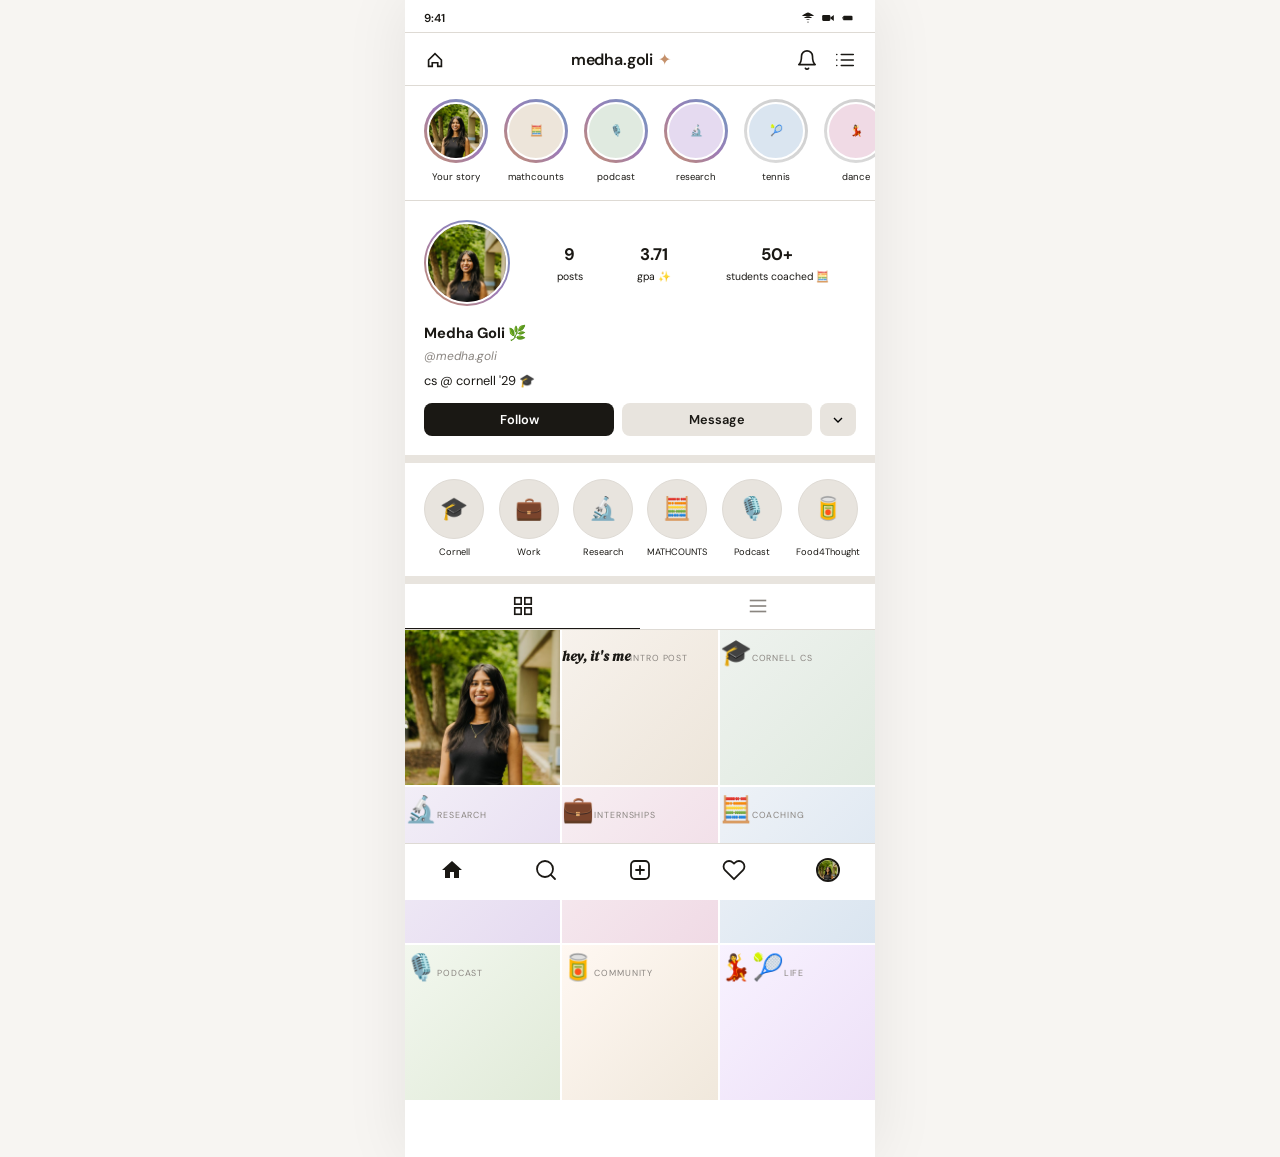
==== commit 31257003: "website final" ====
--- a/index.html
+++ b/index.html
@@ -1,604 +1,643 @@
-<!doctype html>
+<!DOCTYPE html>
 <html lang="en">
-    <head>
-        <meta charset="utf-8">
-        <meta name="viewport" content="width=device-width, initial-scale=1">
-
-        <meta name="description" content="">
-        <meta name="author" content="TemplateMo">
-
-        <title>First Portfolio Bootstrap 5 Theme</title>
-
-        <!-- CSS FILES -->
-        <link rel="preconnect" href="https://fonts.googleapis.com">
-        
-        <link rel="preconnect" href="https://fonts.gstatic.com" crossorigin>
-        
-        <link href="https://fonts.googleapis.com/css2?family=DM+Sans:wght@400;500;700&display=swap" rel="stylesheet">
-
-        <link href="css/bootstrap.min.css" rel="stylesheet">
-
-        <link href="css/bootstrap-icons.css" rel="stylesheet">
-
-        <link href="css/magnific-popup.css" rel="stylesheet">
-
-        <link href="css/templatemo-first-portfolio-style.css" rel="stylesheet">
-        
-<!--
-
-TemplateMo 578 First Portfolio
-
-https://templatemo.com/tm-578-first-portfolio
-
--->
-    </head>
-    
-    <body>
-
-        <section class="preloader">
-            <div class="spinner">
-                <span class="spinner-rotate"></span>    
-            </div>
-        </section>
-
-        <nav class="navbar navbar-expand-lg">
-            <div class="container">
-
-                <button class="navbar-toggler" type="button" data-bs-toggle="collapse" data-bs-target="#navbarNav" aria-controls="navbarNav" aria-expanded="false" aria-label="Toggle navigation">
-                    <span class="navbar-toggler-icon"></span>
-                </button>
-
-                <a href="index.html" class="navbar-brand mx-auto mx-lg-0">First</a>
-
-                <div class="d-flex align-items-center d-lg-none">
-                    <i class="navbar-icon bi-telephone-plus me-3"></i>
-                    <a class="custom-btn btn" href="#section_5">
-                        120-240-9600
-                    </a>
-                </div>
-
-                <div class="collapse navbar-collapse" id="navbarNav">
-                    <ul class="navbar-nav ms-lg-5">
-                        <li class="nav-item">
-                            <a class="nav-link click-scroll" href="#section_1">Home</a>
-                        </li>
-
-                        <li class="nav-item">
-                            <a class="nav-link click-scroll" href="#section_2">About</a>
-                        </li>
-
-                        <li class="nav-item">
-                            <a class="nav-link click-scroll" href="#section_3">Services</a>
-                        </li>
-
-                        <li class="nav-item">
-                            <a class="nav-link click-scroll" href="#section_4">Projects</a>
-                        </li>
-
-                        <li class="nav-item">
-                            <a class="nav-link click-scroll" href="#section_5">Contact</a>
-                        </li>
-                    </ul>
-
-                    <div class="d-lg-flex align-items-center d-none ms-auto">
-                        <i class="navbar-icon bi-telephone-plus me-3"></i>
-                        <a class="custom-btn btn" href="#section_5">
-                            120-240-9600
-                        </a>
-                    </div>
-                </div>
-
-            </div>
-        </nav>
-
-        <main>
-
-            <section class="hero d-flex justify-content-center align-items-center" id="section_1">
-                <div class="container">
-                    <div class="row">
-
-                        <div class="col-lg-7 col-12">
-                            <div class="hero-text">
-                                <div class="hero-title-wrap d-flex align-items-center mb-4">
-                                    <img src="images/happy-bearded-young-man.jpg" class="avatar-image avatar-image-large img-fluid" alt="">
-
-                                    <h1 class="hero-title ms-3 mb-0">Hello friend!</h1>
-                                </div>
-
-                                <h2 class="mb-4">I’m available for freelance work.</h2>
-                                <p class="mb-4"><a class="custom-btn btn custom-link" href="#section_2">Let's begin</a></p>
-                            </div>
-                        </div>
-
-                        <div class="col-lg-5 col-12 position-relative">
-                            <div class="hero-image-wrap"></div>
-                            <img src="images/portrait-happy-excited-man-holding-laptop-computer.png" class="hero-image img-fluid" alt="">
-                        </div>
-
-                    </div>
-                </div>
-
-                <svg xmlns="http://www.w3.org/2000/svg" viewBox="0 0 1440 320"><path fill="#535da1" fill-opacity="1" d="M0,160L24,160C48,160,96,160,144,138.7C192,117,240,75,288,64C336,53,384,75,432,106.7C480,139,528,181,576,208C624,235,672,245,720,240C768,235,816,213,864,186.7C912,160,960,128,1008,133.3C1056,139,1104,181,1152,202.7C1200,224,1248,224,1296,197.3C1344,171,1392,117,1416,90.7L1440,64L1440,0L1416,0C1392,0,1344,0,1296,0C1248,0,1200,0,1152,0C1104,0,1056,0,1008,0C960,0,912,0,864,0C816,0,768,0,720,0C672,0,624,0,576,0C528,0,480,0,432,0C384,0,336,0,288,0C240,0,192,0,144,0C96,0,48,0,24,0L0,0Z"></path></svg>
-            </section>
-
-
-            <section class="about section-padding" id="section_2">
-                <div class="container">
-                    <div class="row">
-
-                        <div class="col-lg-6 col-12">
-                            <img src="images/couple-working-from-home-together-sofa.jpg" class="about-image img-fluid" alt="">
-                        </div>
-
-                        <div class="col-lg-6 col-12 mt-5 mt-lg-0">
-                            <div class="about-thumb">
-
-                                <div class="section-title-wrap d-flex justify-content-end align-items-center mb-4">
-                                    <h2 class="text-white me-4 mb-0">My Story</h2>
-
-                                    <img src="images/happy-bearded-young-man.jpg" class="avatar-image img-fluid" alt="">
-                                </div>
-
-                                <h3 class="pt-2 mb-3">a little bit about Joshua</h3>
-
-                                <p>This one-page HTML portfolio is provided by <a href="https://templatemo.com" target="_blank">TemplateMo</a>. This layout is based on Bootstrap v5.1.3 CSS and JS libraries. Image credits go to <a href="https://unsplash.com" target="_blank">Unsplash</a> and <a href="https://freepik.com" target="_blank">FreePik</a> for images used in this page.</p>
-
-                                <p>You are allowed to use this template for your websites. You are not allowed to redistribute the template ZIP file on any other website. Please <a href="https://templatemo.com/contact" target="_blank">contact us</a> for more info.</p>
-                            </div>
-                        </div>
-
-                    </div>
-                </div>
-            </section>
-
-            <section class="featured section-padding">
-                <div class="container">
-                    <div class="row">
-
-                        <div class="col-lg-6 col-12">
-                            <div class="profile-thumb">
-                                <div class="profile-title">
-                                    <h4 class="mb-0">Information</h4>
-                                </div>
-
-                                <div class="profile-body">
-                                    <p>
-                                        <span class="profile-small-title">Name</span> 
-                                        <span>Joshua Morgan</span>
-                                    </p>
-
-                                    <p>
-                                        <span class="profile-small-title">Birthday</span> 
-                                        <span>Aug 12, 1986</span>
-                                    </p>
-
-                                    <p>
-                                        <span class="profile-small-title">Phone</span> 
-                                         <span><a href="tel: 305-240-9671">120-240-9600</a></span>
-                                    </p>
-
-                                    <p>
-                                        <span class="profile-small-title">Email</span> 
-                                        <span><a href="mailto:hello@josh.design">hello@josh.design</a></span>
-                                    </p>
-                                </div>
-                            </div>
-                        </div>
-
-                        <div class="col-lg-6 col-12 mt-5 mt-lg-0">
-                            <div class="about-thumb">
-                                <div class="row">
-                                    <div class="col-lg-6 col-6 featured-border-bottom py-2">
-                                        <strong class="featured-numbers">20+</strong>
-
-                                        <p class="featured-text">Years of Experiences</p>
-                                    </div>
-
-                                    <div class="col-lg-6 col-6 featured-border-start featured-border-bottom ps-5 py-2">
-                                        <strong class="featured-numbers">245</strong>
-
-                                        <p class="featured-text">Happy Customers</p>
-                                    </div>
-
-                                    <div class="col-lg-6 col-6 pt-4">
-                                        <strong class="featured-numbers">640</strong>
-
-                                        <p class="featured-text">Project Finished</p>
-                                    </div>
-
-                                    <div class="col-lg-6 col-6 featured-border-start ps-5 pt-4">
-                                        <strong class="featured-numbers">72+</strong>
-
-                                        <p class="featured-text">Digital Awards</p>
-                                    </div>
-                                </div>
-                            </div>
-                        </div>
-
-                    </div>
-                </div>
-            </section>
-
-
-            <section class="clients section-padding">
-                <div class="container">
-                    <div class="row align-items-center">
-
-                        <div class="col-lg-12 col-12">
-                            <h3 class="text-center mb-5">Companies I've had worked</h3>
-                        </div>
-
-                        <div class="col-lg-2 col-4 ms-auto clients-item-height">
-                            <img src="images/clients/cachet.svg" class="clients-image img-fluid" alt="">
-                        </div>
-
-                        <div class="col-lg-2 col-4 clients-item-height">
-                            <img src="images/clients/guitar-center.svg" class="clients-image img-fluid" alt="">
-                        </div>
-
-                        <div class="col-lg-2 col-4 clients-item-height">
-                            <img src="images/clients/tokico.svg" class="clients-image img-fluid" alt="">
-                        </div>
-
-                        <div class="col-lg-2 col-4 clients-item-height">
-                            <img src="images/clients/shopify.svg" class="clients-image img-fluid" alt="">
-                        </div>
-
-                        <div class="col-lg-2 col-4 me-auto clients-item-height">
-                            <img src="images/clients/profil-rejser.svg" class="clients-image img-fluid" alt="">
-                        </div>
-
-                    </div>
-                </div>
-            </section>
-
-
-            <section class="services section-padding" id="section_3">
-                <div class="container">
-                    <div class="row">
-
-                        <div class="col-lg-10 col-12 mx-auto">
-                            <div class="section-title-wrap d-flex justify-content-center align-items-center mb-5">
-                                <img src="images/handshake-man-woman-after-signing-business-contract-closeup.jpg" class="avatar-image img-fluid" alt="">
-
-                                <h2 class="text-white ms-4 mb-0">Services</h2>
-                            </div>
-
-                            <div class="row pt-lg-5">
-                                <div class="col-lg-6 col-12">
-                                    <div class="services-thumb">
-                                        <div class="d-flex flex-wrap align-items-center border-bottom mb-4 pb-3">
-                                            <h3 class="mb-0">Websites</h3>
-
-                                            <div class="services-price-wrap ms-auto">
-                                                <p class="services-price-text mb-0">$2,400</p>
-                                                <div class="services-price-overlay"></div>
-                                            </div>
-                                        </div>
-
-                                        <p>You may want to explore Too CSS for great collection of free HTML CSS templates.</p>
-
-                                        <a href="#" class="custom-btn custom-border-btn btn mt-3">Discover More</a>
-
-                                        <div class="services-icon-wrap d-flex justify-content-center align-items-center">
-                                            <i class="services-icon bi-globe"></i>
-                                        </div>
-                                    </div>
-                                </div>
-
-                                <div class="col-lg-6 col-12">
-                                    <div class="services-thumb services-thumb-up">
-                                        <div class="d-flex flex-wrap align-items-center border-bottom mb-4 pb-3">
-                                            <h3 class="mb-0">Branding</h3>
-
-                                            <div class="services-price-wrap ms-auto">
-                                                <p class="services-price-text mb-0">$1,200</p>
-                                                <div class="services-price-overlay"></div>
-                                            </div>
-                                        </div>
-
-                                        <p>You can explore more CSS templates on TemplateMo website by browsing through different tags.</p>
-
-                                        <a href="#" class="custom-btn custom-border-btn btn mt-3">Discover More</a>
-
-                                        <div class="services-icon-wrap d-flex justify-content-center align-items-center">
-                                            <i class="services-icon bi-lightbulb"></i>
-                                        </div>
-                                    </div>
-                                </div>
-
-                                <div class="col-lg-6 col-12">
-                                    <div class="services-thumb">
-                                        <div class="d-flex flex-wrap align-items-center border-bottom mb-4 pb-3">
-                                            <h3 class="mb-0">Ecommerce</h3>
-
-                                            <div class="services-price-wrap ms-auto">
-                                                <p class="services-price-text mb-0">$3,600</p>
-                                                <div class="services-price-overlay"></div>
-                                            </div>
-                                        </div>
-
-                                        <p>If you need a customized ecommerce website for your business, feel free to discuss with me.</p>
-
-                                        <a href="#" class="custom-btn custom-border-btn btn mt-3">Discover More</a>
-
-                                        <div class="services-icon-wrap d-flex justify-content-center align-items-center">
-                                            <i class="services-icon bi-phone"></i>
-                                        </div>
-                                    </div>
-                                </div>
-
-                                <div class="col-lg-6 col-12">
-                                    <div class="services-thumb services-thumb-up">
-                                        <div class="d-flex flex-wrap align-items-center border-bottom mb-4 pb-3">
-                                            <h3 class="mb-0">SEO</h3>
-
-                                            <div class="services-price-wrap ms-auto">
-                                                <p class="services-price-text mb-0">$1,450</p>
-                                                <div class="services-price-overlay"></div>
-                                            </div>
-                                        </div>
-
-                                        <p>To list your website first on any search engine, we will work together. First Portfolio is one-page CSS Template for free download.</p>
-
-                                        <a href="#" class="custom-btn custom-border-btn btn mt-3">Discover More</a>
-
-                                        <div class="services-icon-wrap d-flex justify-content-center align-items-center">
-                                            <i class="services-icon bi-google"></i>
-                                        </div>
-                                    </div>
-                                </div>
-                            </div>
-                        </div>
-                    </div>
-                </div>
-            </section>
-
-
-            <section class="projects section-padding" id="section_4">
-                <div class="container">
-                    <div class="row">
-
-                        <div class="col-lg-8 col-md-8 col-12 ms-auto">
-                            <div class="section-title-wrap d-flex justify-content-center align-items-center mb-4">
-                                <img src="images/white-desk-work-study-aesthetics.jpg" class="avatar-image img-fluid" alt="">
-
-                                <h2 class="text-white ms-4 mb-0">Projects</h2>
-                            </div>
-                        </div>
-
-                        <div class="clearfix"></div>
-
-                        <div class="col-lg-4 col-md-6 col-12">
-                            <div class="projects-thumb">
-                                <div class="projects-info">
-                                    <small class="projects-tag">Branding</small>
-
-                                    <h3 class="projects-title">Zoik agency</h3>
-                                </div>
-
-                                <a href="images/projects/nikhil-KO4io-eCAXA-unsplash.jpg" class="popup-image">
-                                    <img src="images/projects/nikhil-KO4io-eCAXA-unsplash.jpg" class="projects-image img-fluid" alt="">
-                                </a>
-                            </div>
-                        </div>
-
-                        <div class="col-lg-4 col-md-6 col-12">
-                            <div class="projects-thumb">
-                                <div class="projects-info">
-                                    <small class="projects-tag">Photography</small>
-
-                                    <h3 class="projects-title">The Watch</h3>
-                                </div>
-
-                                <a href="images/projects/the-5th-IQYR7N67dhM-unsplash.jpg" class="popup-image">
-                                    <img src="images/projects/the-5th-IQYR7N67dhM-unsplash.jpg" class="projects-image img-fluid" alt="">
-                                </a>
-                            </div>
-                        </div>
-
-                        <div class="col-lg-4 col-md-6 col-12">
-                            <div class="projects-thumb">
-                                <div class="projects-info">
-                                    <small class="projects-tag">Website</small>
-
-                                    <h3 class="projects-title">Polo</h3>
-                                </div>
-
-                                <a href="images/projects/true-agency-9Bjog5FZ-oc-unsplash.jpg" class="popup-image">
-                                    <img src="images/projects/true-agency-9Bjog5FZ-oc-unsplash.jpg" class="projects-image img-fluid" alt="">
-                                </a>
-                            </div>
-                        </div>
-
-                    </div>
-                </div>
-            </section>
-
-            <section class="contact section-padding" id="section_5">
-                    <div class="container">
-                        <div class="row">
-
-                            <div class="col-lg-6 col-md-8 col-12">
-                                <div class="section-title-wrap d-flex justify-content-center align-items-center mb-5">
-                                    <img src="images/aerial-view-man-using-computer-laptop-wooden-table.jpg" class="avatar-image img-fluid" alt="">
-
-                                    <h2 class="text-white ms-4 mb-0">Say Hi</h2>
-                                </div>
-                            </div>
-
-                            <div class="clearfix"></div>
-
-                            <div class="col-lg-3 col-md-6 col-12 pe-lg-0">
-                                <div class="contact-info contact-info-border-start d-flex flex-column">
-                                    <strong class="site-footer-title d-block mb-3">Services</strong>
-
-                                    <ul class="footer-menu">
-                                        <li class="footer-menu-item"><a href="#" class="footer-menu-link">Websites</a></li>
-
-                                        <li class="footer-menu-item"><a href="#" class="footer-menu-link">Branding</a></li>
-
-                                        <li class="footer-menu-item"><a href="#" class="footer-menu-link">Ecommerce</a></li>
-
-                                        <li class="footer-menu-item"><a href="#" class="footer-menu-link">SEO</a></li>
-                                    </ul>
-
-                                    <strong class="site-footer-title d-block mt-4 mb-3">Stay connected</strong>
-
-                                    <ul class="social-icon">
-                                        <li class="social-icon-item"><a href="https://twitter.com/minthu" class="social-icon-link bi-twitter"></a></li>
-
-                                        <li class="social-icon-item"><a href="#" class="social-icon-link bi-instagram"></a></li>
-
-                                        <li class="social-icon-item"><a href="#" class="social-icon-link bi-pinterest"></a></li>
-
-                                        <li class="social-icon-item"><a href="https://www.youtube.com/templatemo" class="social-icon-link bi-youtube"></a></li>
-                                    </ul>
-
-                                    <strong class="site-footer-title d-block mt-4 mb-3">Start a project</strong>
-
-                                    <p class="mb-0">I’m available for freelance projects</p>
-                                </div>
-                            </div>
-
-                            <div class="col-lg-3 col-md-6 col-12 ps-lg-0">
-                                <div class="contact-info d-flex flex-column">
-                                    <strong class="site-footer-title d-block mb-3">About</strong>
-
-                                    <p class="mb-2">
-                                        Joshua is a professional web developer. Feel free to get in touch with me.
-                              </p>
-
-                                    <strong class="site-footer-title d-block mt-4 mb-3">Email</strong>
-
-                                    <p>
-                                        <a href="mailto:hello@josh.design">
-                                            hello@josh.design
-                                        </a>
-                                    </p>
-
-                                    <strong class="site-footer-title d-block mt-4 mb-3">Call</strong>
-
-                                    <p class="mb-0">
-                                        <a href="tel: 120-240-9600">
-                                            120-240-9600
-                                        </a>
-                                    </p>
-                                </div>
-                            </div>
-
-                            <div class="col-lg-6 col-12 mt-5 mt-lg-0">
-                                <form action="#" method="get" class="custom-form contact-form" role="form">
-                                    <div class="row">
-                                        <div class="col-lg-6 col-md-6 col-12">
-                                            <div class="form-floating">
-                                                <input type="text" name="name" id="name" class="form-control" placeholder="Name" required="">
-                                                
-                                                <label for="floatingInput">Name</label>
-                                            </div>
-                                        </div>
-
-                                        <div class="col-lg-6 col-md-6 col-12"> 
-                                            <div class="form-floating">
-                                                <input type="email" name="email" id="email" pattern="[^ @]*@[^ @]*" class="form-control" placeholder="Email address" required="">
-                                                
-                                                <label for="floatingInput">Email address</label>
-                                            </div>
-                                        </div>
-
-                                        <div class="col-lg-3 col-md-6 col-6">
-                                            <div class="form-check form-check-inline">
-                                                <input name="website" type="checkbox" class="form-check-input" id="inlineCheckbox1" value="1">
-
-                                                <label class="form-check-label" for="inlineCheckbox1">
-                                                    <i class="bi-globe form-check-icon"></i>
-                                                    <span class="form-check-label-text">Websites</span>
-                                                </label>
-                                          </div>
-                                        </div>
-
-                                        <div class="col-lg-3 col-md-6 col-6">
-                                            <div class="form-check form-check-inline">
-                                                <input name="branding" type="checkbox" class="form-check-input" id="inlineCheckbox2" value="1">
-
-                                                <label class="form-check-label" for="inlineCheckbox2">
-                                                    <i class="bi-lightbulb form-check-icon"></i>
-                                                    <span class="form-check-label-text">Branding</span>
-                                                </label>
-                                            </div>
-                                        </div>
-
-                                        <div class="col-lg-3 col-md-6 col-6">
-                                            <div class="form-check form-check-inline">
-                                                <input name="ecommerce" type="checkbox" class="form-check-input" id="inlineCheckbox3" value="1">
-
-                                                <label class="form-check-label" for="inlineCheckbox3">
-                                                    <i class="bi-phone form-check-icon"></i>
-                                                    <span class="form-check-label-text">Ecommerce</span>
-                                                </label>
-                                            </div>
-                                        </div>
-
-                                        <div class="col-lg-3 col-md-6 col-6">
-                                            <div class="form-check form-check-inline me-0">
-                                                <input name="seo" type="checkbox" class="form-check-input" id="inlineCheckbox4" value="1">
-
-                                                <label class="form-check-label" for="inlineCheckbox4">
-                                                    <i class="bi-google form-check-icon"></i>
-                                                    <span class="form-check-label-text">SEO</span>
-                                                </label>
-                                            </div>
-                                        </div>
-
-                                        <div class="col-lg-12 col-12">
-                                            <div class="form-floating">
-                                                <textarea class="form-control" id="message" name="message" placeholder="Tell me about the project"></textarea>
-                                                
-                                                <label for="floatingTextarea">Tell me about the project</label>
-                                            </div>
-                                        </div>
-
-                                        <div class="col-lg-3 col-12 ms-auto">
-                                            <button type="submit" class="form-control">Send</button>
-                                        </div>
-
-                                    </div>
-                                </form>
-                            </div>
-
-                        </div>
-                    </div>
-                </div>
-            </section>
-
-        </main>
-
-        <footer class="site-footer">
-            <div class="container">
-                <div class="row">
-
-                    <div class="col-lg-12 col-12">
-                        <div class="copyright-text-wrap">
-                            <p class="mb-0">
-                                <span class="copyright-text">Copyright © 2036 <a href="#">First Portfolio</a> Company. All rights reserved.</span>
-                                Design: 
-                                <a rel="sponsored" href="https://templatemo.com" target="_blank">TemplateMo</a>
-                            </p>
-                        </div>
-                    </div>
-
-                </div>
-            </div>
-        </footer>
-
-        <!-- JAVASCRIPT FILES -->
-        <script src="js/jquery.min.js"></script>
-        <script src="js/bootstrap.min.js"></script>
-        <script src="js/jquery.sticky.js"></script>
-        <script src="js/click-scroll.js"></script>
-        <script src="js/jquery.magnific-popup.min.js"></script>
-        <script src="js/magnific-popup-options.js"></script>
-        <script src="js/custom.js"></script>
-
-    </body>
+<head>
+<meta charset="UTF-8">
+<meta name="viewport" content="width=device-width, initial-scale=1.0">
+<title>medha goli</title>
+<link rel="preconnect" href="https://fonts.googleapis.com">
+<link rel="preconnect" href="https://fonts.gstatic.com" crossorigin>
+<link href="https://fonts.googleapis.com/css2?family=DM+Sans:ital,opsz,wght@0,9..40,300;0,9..40,400;0,9..40,500;1,9..40,300;1,9..40,400&family=DM+Serif+Display:ital@0;1&display=swap" rel="stylesheet">
+<style>
+*,*::before,*::after{box-sizing:border-box;margin:0;padding:0}
+:root{
+  --bg:#F7F5F2;
+  --white:#FFFFFF;
+  --stone:#E8E4DE;
+  --border:#DEDAD4;
+  --text:#1A1814;
+  --muted:#8A8580;
+  --accent:#C4906A;
+  --sage:#7A9980;
+  --ff-sans:'DM Sans',system-ui,sans-serif;
+  --ff-serif:'DM Serif Display',Georgia,serif;
+}
+html{scroll-behavior:smooth}
+body{background:var(--bg);color:var(--text);font-family:var(--ff-sans);font-size:15px;line-height:1.5;min-height:100vh}
+
+/* ── INSTAGRAM LAYOUT ── */
+.app{max-width:470px;margin:0 auto;background:var(--white);min-height:100vh;position:relative;box-shadow:0 0 60px rgba(0,0,0,0.08)}
+
+/* STATUS BAR */
+.status-bar{display:flex;justify-content:space-between;align-items:center;padding:.6rem 1.2rem .3rem;font-size:.65rem;font-weight:500;color:var(--text);position:sticky;top:0;z-index:100;background:var(--white);border-bottom:1px solid var(--border)}
+.status-time{font-weight:600;font-size:.72rem}
+.status-icons{display:flex;gap:.4rem;align-items:center}
+.status-icons svg{width:14px;height:14px}
+
+/* TOP NAV */
+.top-nav{display:flex;justify-content:space-between;align-items:center;padding:.8rem 1.2rem;border-bottom:1px solid var(--border);background:var(--white);position:sticky;top:36px;z-index:100}
+.profile-username{font-family:var(--ff-sans);font-size:1rem;font-weight:600;letter-spacing:-.01em;display:flex;align-items:center;gap:.3rem}
+.verified{color:var(--accent)}
+.top-nav-icons{display:flex;gap:1rem}
+.top-nav-icons svg{width:22px;height:22px;cursor:pointer}
+
+/* STORIES BAR */
+.stories{display:flex;gap:1rem;padding:1rem 1.2rem;overflow-x:auto;border-bottom:1px solid var(--border);scrollbar-width:none}
+.stories::-webkit-scrollbar{display:none}
+.story-item{display:flex;flex-direction:column;align-items:center;gap:.4rem;flex-shrink:0;cursor:pointer}
+.story-ring{width:64px;height:64px;border-radius:50%;padding:2px;background:linear-gradient(45deg,#C4906A,#9E7BB5,#6A9EC4);display:flex;align-items:center;justify-content:center}
+.story-ring.seen{background:linear-gradient(45deg,#ddd,#ccc)}
+.story-avatar{width:58px;height:58px;border-radius:50%;border:2px solid var(--white);object-fit:cover;background:var(--stone)}
+.story-avatar.initials{display:flex;align-items:center;justify-content:center;font-size:.65rem;font-weight:600;color:var(--muted);font-family:var(--ff-sans)}
+.story-label{font-size:.6rem;color:var(--text);text-align:center;max-width:64px;overflow:hidden;text-overflow:ellipsis;white-space:nowrap}
+
+/* PROFILE HEADER (shown as first "post") */
+.profile-header{padding:1.2rem;border-bottom:8px solid var(--stone)}
+.profile-top{display:flex;align-items:center;gap:1.2rem;margin-bottom:1rem}
+.profile-pic-wrap{width:86px;height:86px;border-radius:50%;padding:2px;background:linear-gradient(45deg,#C4906A,#9E7BB5,#6A9EC4);flex-shrink:0}
+.profile-pic{width:100%;height:100%;border-radius:50%;border:2px solid var(--white);object-fit:cover;object-position:top}
+.profile-stats{display:flex;gap:0;flex:1;justify-content:space-around}
+.stat-item{display:flex;flex-direction:column;align-items:center;gap:.1rem}
+.stat-num{font-size:1.05rem;font-weight:700;color:var(--text)}
+.stat-lbl{font-size:.65rem;color:var(--text)}
+.profile-bio{margin-bottom:.8rem}
+.bio-name{font-size:.92rem;font-weight:700;margin-bottom:.15rem}
+.bio-handle{font-size:.75rem;color:var(--muted);margin-bottom:.4rem;font-style:italic}
+.bio-text{font-size:.8rem;color:var(--text);line-height:1.5}
+.bio-text .tag{color:#5B6EC7}
+.profile-actions{display:flex;gap:.5rem}
+.btn-follow{flex:1;padding:.5rem;background:var(--text);color:var(--white);border:none;border-radius:8px;font-family:var(--ff-sans);font-size:.8rem;font-weight:600;cursor:pointer;transition:opacity .2s}
+.btn-follow:hover{opacity:.85}
+.btn-msg{flex:1;padding:.5rem;background:var(--stone);color:var(--text);border:none;border-radius:8px;font-family:var(--ff-sans);font-size:.8rem;font-weight:600;cursor:pointer}
+.btn-more{width:36px;padding:.5rem;background:var(--stone);border:none;border-radius:8px;cursor:pointer;display:flex;align-items:center;justify-content:center}
+
+/* HIGHLIGHTS */
+.highlights{display:flex;gap:.9rem;padding:1rem 1.2rem;overflow-x:auto;scrollbar-width:none;border-bottom:8px solid var(--stone)}
+.highlights::-webkit-scrollbar{display:none}
+.hl-item{display:flex;flex-direction:column;align-items:center;gap:.4rem;flex-shrink:0;cursor:pointer}
+.hl-ring{width:60px;height:60px;border-radius:50%;border:1px solid var(--border);display:flex;align-items:center;justify-content:center;font-size:1.4rem;background:var(--stone)}
+.hl-label{font-size:.58rem;color:var(--text);text-align:center}
+
+/* POSTS GRID toggle */
+.posts-tabs{display:flex;border-bottom:1px solid var(--border);position:sticky;top:84px;z-index:99;background:var(--white)}
+.posts-tab{flex:1;display:flex;justify-content:center;padding:.7rem;cursor:pointer;border-bottom:1px solid transparent;transition:border-color .2s}
+.posts-tab.active{border-bottom:1px solid var(--text)}
+.posts-tab svg{width:22px;height:22px;color:var(--muted)}
+.posts-tab.active svg{color:var(--text)}
+
+/* GRID VIEW */
+.grid-view{display:grid;grid-template-columns:1fr 1fr 1fr;gap:2px}
+.grid-cell{aspect-ratio:1;overflow:hidden;cursor:pointer;position:relative;background:var(--stone)}
+.grid-cell img,.grid-cell .grid-fill{width:100%;height:100%;object-fit:cover;display:block;transition:opacity .2s}
+.grid-fill{display:flex;align-items:center;justify-content:center;font-size:1.8rem;background:var(--stone)}
+.grid-cell:hover img,.grid-cell:hover .grid-fill{opacity:.85}
+
+/* FEED VIEW */
+.feed-view{display:none}
+.post{border-bottom:1px solid var(--border);background:var(--white)}
+.post-header{display:flex;align-items:center;gap:.7rem;padding:.8rem 1rem;justify-content:space-between}
+.post-avatar{width:34px;height:34px;border-radius:50%;object-fit:cover;object-position:top;flex-shrink:0}
+.post-avatar-ring{width:34px;height:34px;border-radius:50%;display:flex;align-items:center;justify-content:center;font-size:.65rem;font-weight:600;flex-shrink:0;background:var(--stone);color:var(--muted)}
+.post-meta{flex:1}
+.post-user{font-size:.82rem;font-weight:600}
+.post-location{font-size:.68rem;color:var(--muted)}
+.post-more{color:var(--text);cursor:pointer}
+
+/* Post image area */
+.post-img{width:100%;aspect-ratio:1;overflow:hidden;position:relative;background:var(--stone)}
+.post-img img{width:100%;height:100%;object-fit:cover;object-position:top center;display:block}
+
+/* Text post (no image) */
+.post-text-card{width:100%;aspect-ratio:1;display:flex;flex-direction:column;justify-content:center;align-items:center;padding:2rem;text-align:center;position:relative;overflow:hidden}
+.ptc-bg-1{background:linear-gradient(135deg,#F7F2EC 0%,#EDE5DA 100%)}
+.ptc-bg-2{background:linear-gradient(135deg,#EEF2EE 0%,#E0EAE0 100%)}
+.ptc-bg-3{background:linear-gradient(135deg,#F2EEF7 0%,#E5DAF0 100%)}
+.ptc-bg-4{background:linear-gradient(135deg,#F7EEF2 0%,#F0DAE5 100%)}
+.ptc-bg-5{background:linear-gradient(135deg,#EEF2F7 0%,#DAE5F0 100%)}
+.ptc-bg-6{background:linear-gradient(135deg,#FAFAF7 0%,#F0EDE8 100%)}
+.ptc-bg-7{background:linear-gradient(135deg,#F5F0E8 0%,#E8DDD0 100%)}
+
+.ptc-label{font-family:var(--ff-sans);font-size:.55rem;letter-spacing:.18em;text-transform:uppercase;color:var(--muted);margin-bottom:.8rem}
+.ptc-heading{font-family:var(--ff-serif);font-size:1.6rem;line-height:1.2;color:var(--text);margin-bottom:.8rem}
+.ptc-heading em{font-style:italic;color:var(--accent)}
+.ptc-body{font-size:.78rem;color:var(--muted);line-height:1.6;max-width:26ch}
+.ptc-pills{display:flex;flex-wrap:wrap;gap:.35rem;justify-content:center;margin-top:.8rem}
+.ptc-pill{padding:.25rem .7rem;border:1px solid var(--border);border-radius:100px;font-size:.6rem;color:var(--muted);background:rgba(255,255,255,.6)}
+.ptc-big{font-family:var(--ff-serif);font-size:3.5rem;font-weight:400;color:var(--accent);line-height:1}
+.ptc-sub{font-size:.7rem;color:var(--muted);margin-top:.3rem}
+.ptc-list{list-style:none;display:flex;flex-direction:column;gap:.5rem;text-align:left;width:100%}
+.ptc-list li{font-size:.78rem;color:var(--text);display:flex;align-items:flex-start;gap:.5rem;line-height:1.5}
+.ptc-list li::before{content:"·";color:var(--accent);font-size:1.2rem;line-height:1;flex-shrink:0}
+.ptc-deco{position:absolute;font-family:var(--ff-serif);font-style:italic;font-size:8rem;color:rgba(0,0,0,.03);right:-1rem;bottom:-1rem;line-height:1;pointer-events:none}
+
+/* Post actions */
+.post-actions{padding:.6rem 1rem .2rem;display:flex;justify-content:space-between;align-items:center}
+.post-actions-left{display:flex;gap:1rem;align-items:center}
+.action-btn{background:none;border:none;cursor:pointer;display:flex;align-items:center;padding:0}
+.action-btn svg{width:22px;height:22px}
+.post-likes{padding:0 1rem;font-size:.82rem;font-weight:600;margin-bottom:.25rem}
+.post-caption{padding:0 1rem .2rem;font-size:.82rem;line-height:1.5}
+.post-caption strong{font-weight:600}
+.post-caption .hash{color:#5B6EC7}
+.post-comments{padding:0 1rem .2rem;font-size:.78rem;color:var(--muted);cursor:pointer}
+.post-time{padding:0 1rem .8rem;font-size:.65rem;color:var(--muted);text-transform:uppercase;letter-spacing:.04em}
+
+/* Comment box */
+.comment-box{display:flex;align-items:center;gap:.7rem;padding:.6rem 1rem;border-top:1px solid var(--border)}
+.comment-avatar{width:26px;height:26px;border-radius:50%;object-fit:cover;object-position:top}
+.comment-input{flex:1;font-size:.8rem;color:var(--muted);font-family:var(--ff-sans)}
+.comment-post{font-size:.8rem;font-weight:600;color:#5B6EC7;cursor:pointer}
+
+/* MODAL OVERLAY */
+.modal-overlay{display:none;position:fixed;inset:0;background:rgba(0,0,0,.75);z-index:1000;align-items:center;justify-content:center}
+.modal-overlay.open{display:flex}
+.modal{background:var(--white);max-width:470px;width:100%;max-height:90vh;overflow-y:auto;position:relative}
+.modal-close{position:absolute;top:.8rem;right:.8rem;background:none;border:none;cursor:pointer;z-index:10;width:28px;height:28px;display:flex;align-items:center;justify-content:center;border-radius:50%;background:rgba(0,0,0,.5)}
+.modal-close svg{width:14px;height:14px;color:white}
+
+/* BOTTOM NAV */
+.bottom-nav{position:sticky;bottom:0;background:var(--white);border-top:1px solid var(--border);display:flex;justify-content:space-around;padding:.6rem 0 .8rem;z-index:100}
+.bn-item{display:flex;flex-direction:column;align-items:center;gap:.2rem;cursor:pointer;padding:.3rem .8rem}
+.bn-item svg{width:24px;height:24px;color:var(--text)}
+.bn-item.active svg{color:var(--text)}
+.bn-profile-pic{width:24px;height:24px;border-radius:50%;object-fit:cover;object-position:top;border:2px solid var(--text)}
+
+/* ANIMATIONS */
+.post{opacity:0;transform:translateY(20px);animation:slideUp .5s ease forwards}
+.post:nth-child(1){animation-delay:.05s}
+.post:nth-child(2){animation-delay:.12s}
+.post:nth-child(3){animation-delay:.19s}
+.post:nth-child(4){animation-delay:.26s}
+.post:nth-child(5){animation-delay:.33s}
+.post:nth-child(6){animation-delay:.40s}
+.post:nth-child(7){animation-delay:.47s}
+.post:nth-child(8){animation-delay:.54s}
+@keyframes slideUp{to{opacity:1;transform:translateY(0)}}
+
+.grid-cell{opacity:0;animation:fadeIn .4s ease forwards}
+.grid-cell:nth-child(1){animation-delay:.05s}.grid-cell:nth-child(2){animation-delay:.08s}.grid-cell:nth-child(3){animation-delay:.11s}
+.grid-cell:nth-child(4){animation-delay:.14s}.grid-cell:nth-child(5){animation-delay:.17s}.grid-cell:nth-child(6){animation-delay:.20s}
+.grid-cell:nth-child(7){animation-delay:.23s}.grid-cell:nth-child(8){animation-delay:.26s}.grid-cell:nth-child(9){animation-delay:.29s}
+@keyframes fadeIn{to{opacity:1}}
+
+/* Like animation */
+@keyframes heartPop{0%{transform:scale(1)}40%{transform:scale(1.4)}70%{transform:scale(.9)}100%{transform:scale(1)}}
+.liked{animation:heartPop .35s ease}
+</style>
+</head>
+<body>
+
+<div class="app">
+
+  <!-- STATUS BAR -->
+  <div class="status-bar">
+    <span class="status-time">9:41</span>
+    <div class="status-icons">
+      <svg viewBox="0 0 24 24" fill="currentColor"><path d="M1.5 8.5C5.5 4.5 10.5 2.5 12 2.5s6.5 2 10.5 6"/><path d="M5 12c1.9-1.9 4.4-3 7-3s5.1 1.1 7 3"/><path d="M8.5 15.5c.9-.9 2.2-1.5 3.5-1.5s2.6.6 3.5 1.5"/><circle cx="12" cy="19" r="1"/></svg>
+      <svg viewBox="0 0 24 24" fill="currentColor"><rect x="2" y="7" width="14" height="10" rx="2"/><path d="M16 11l6-4v10l-6-4z"/></svg>
+      <svg viewBox="0 0 24 24" fill="currentColor"><rect x="2" y="8" width="16" height="8" rx="2"/><path d="M20 12h2"/><rect x="1" y="10" width="1" height="4" rx=".5"/></svg>
+    </div>
+  </div>
+
+  <!-- TOP NAV -->
+  <div class="top-nav">
+    <svg width="22" height="22" viewBox="0 0 24 24" fill="none" stroke="currentColor" stroke-width="1.8" stroke-linecap="round"><path d="M5 12l7-7 7 7M5 12v7h4v-4h6v4h4v-7"/></svg>
+    <div class="profile-username">medha.goli <span class="verified">✦</span></div>
+    <div class="top-nav-icons">
+      <svg viewBox="0 0 24 24" fill="none" stroke="currentColor" stroke-width="1.8" stroke-linecap="round" stroke-linejoin="round"><path d="M18 8A6 6 0 006 8c0 7-3 9-3 9h18s-3-2-3-9M13.73 21a2 2 0 01-3.46 0"/></svg>
+      <svg viewBox="0 0 24 24" fill="none" stroke="currentColor" stroke-width="1.8" stroke-linecap="round" stroke-linejoin="round"><line x1="8" y1="6" x2="21" y2="6"/><line x1="8" y1="12" x2="21" y2="12"/><line x1="8" y1="18" x2="21" y2="18"/><line x1="3" y1="6" x2="3.01" y2="6"/><line x1="3" y1="12" x2="3.01" y2="12"/><line x1="3" y1="18" x2="3.01" y2="18"/></svg>
+    </div>
+  </div>
+
+  <!-- STORIES -->
+  <div class="stories">
+    <div class="story-item">
+      <div class="story-ring"><img class="story-avatar" src="[data-uri]" alt="medha"/></div>
+      <span class="story-label">Your story</span>
+    </div>
+    <div class="story-item">
+      <div class="story-ring"><div class="story-avatar initials" style="background:#EDE5DA">🧮</div></div>
+      <span class="story-label">mathcounts</span>
+    </div>
+    <div class="story-item">
+      <div class="story-ring"><div class="story-avatar initials" style="background:#E0EAE0">🎙️</div></div>
+      <span class="story-label">podcast</span>
+    </div>
+    <div class="story-item">
+      <div class="story-ring"><div class="story-avatar initials" style="background:#E5DAF0">🔬</div></div>
+      <span class="story-label">research</span>
+    </div>
+    <div class="story-item">
+      <div class="story-ring seen"><div class="story-avatar initials" style="background:#DAE5F0">🎾</div></div>
+      <span class="story-label">tennis</span>
+    </div>
+    <div class="story-item">
+      <div class="story-ring seen"><div class="story-avatar initials" style="background:#F0DAE5">💃</div></div>
+      <span class="story-label">dance</span>
+    </div>
+  </div>
+
+  <!-- PROFILE HEADER -->
+  <div class="profile-header">
+    <div class="profile-top">
+      <div class="profile-pic-wrap">
+        <img class="profile-pic" src="[data-uri]" alt="Medha Goli"/>
+      </div>
+      <div class="profile-stats">
+        <div class="stat-item"><span class="stat-num">9</span><span class="stat-lbl">posts</span></div>
+        <div class="stat-item"><span class="stat-num">3.71</span><span class="stat-lbl">gpa ✨</span></div>
+        <div class="stat-item"><span class="stat-num">50+</span><span class="stat-lbl">students coached 🧮</span></div>
+      </div>
+    </div>
+    <div class="profile-bio">
+      <div class="bio-name">Medha Goli 🌿</div>
+      <div class="bio-handle">@medha.goli</div>
+      <div class="bio-text">cs @ cornell '29 🎓</div>
+    </div>
+    <div class="profile-actions">
+      <button class="btn-follow" onclick="this.textContent=this.textContent==='Following ✓'?'Follow':'Following ✓'">Follow</button>
+      <button class="btn-msg">Message</button>
+      <button class="btn-more">
+        <svg viewBox="0 0 24 24" fill="none" stroke="currentColor" stroke-width="2" width="16" height="16"><polyline points="6 9 12 15 18 9"/></svg>
+      </button>
+    </div>
+  </div>
+
+  <!-- HIGHLIGHTS -->
+  <div class="highlights">
+    <div class="hl-item"><div class="hl-ring">🎓</div><span class="hl-label">Cornell</span></div>
+    <div class="hl-item"><div class="hl-ring">💼</div><span class="hl-label">Work</span></div>
+    <div class="hl-item"><div class="hl-ring">🔬</div><span class="hl-label">Research</span></div>
+    <div class="hl-item"><div class="hl-ring">🧮</div><span class="hl-label">MATHCOUNTS</span></div>
+    <div class="hl-item"><div class="hl-ring">🎙️</div><span class="hl-label">Podcast</span></div>
+    <div class="hl-item"><div class="hl-ring">🥫</div><span class="hl-label">Food4Thought</span></div>
+    <div class="hl-item"><div class="hl-ring">🎾</div><span class="hl-label">Life</span></div>
+  </div>
+
+  <!-- TABS -->
+  <div class="posts-tabs">
+    <div class="posts-tab active" id="tab-grid" onclick="switchView('grid')">
+      <svg viewBox="0 0 24 24" fill="none" stroke="currentColor" stroke-width="1.8"><rect x="3" y="3" width="7" height="7"/><rect x="14" y="3" width="7" height="7"/><rect x="3" y="14" width="7" height="7"/><rect x="14" y="14" width="7" height="7"/></svg>
+    </div>
+    <div class="posts-tab" id="tab-feed" onclick="switchView('feed')">
+      <svg viewBox="0 0 24 24" fill="none" stroke="currentColor" stroke-width="1.8"><line x1="3" y1="6" x2="21" y2="6"/><line x1="3" y1="12" x2="21" y2="12"/><line x1="3" y1="18" x2="21" y2="18"/></svg>
+    </div>
+  </div>
+
+  <!-- GRID VIEW -->
+  <div class="grid-view" id="grid-view">
+    <div class="grid-cell" onclick="openPost(0)"><img src="[data-uri]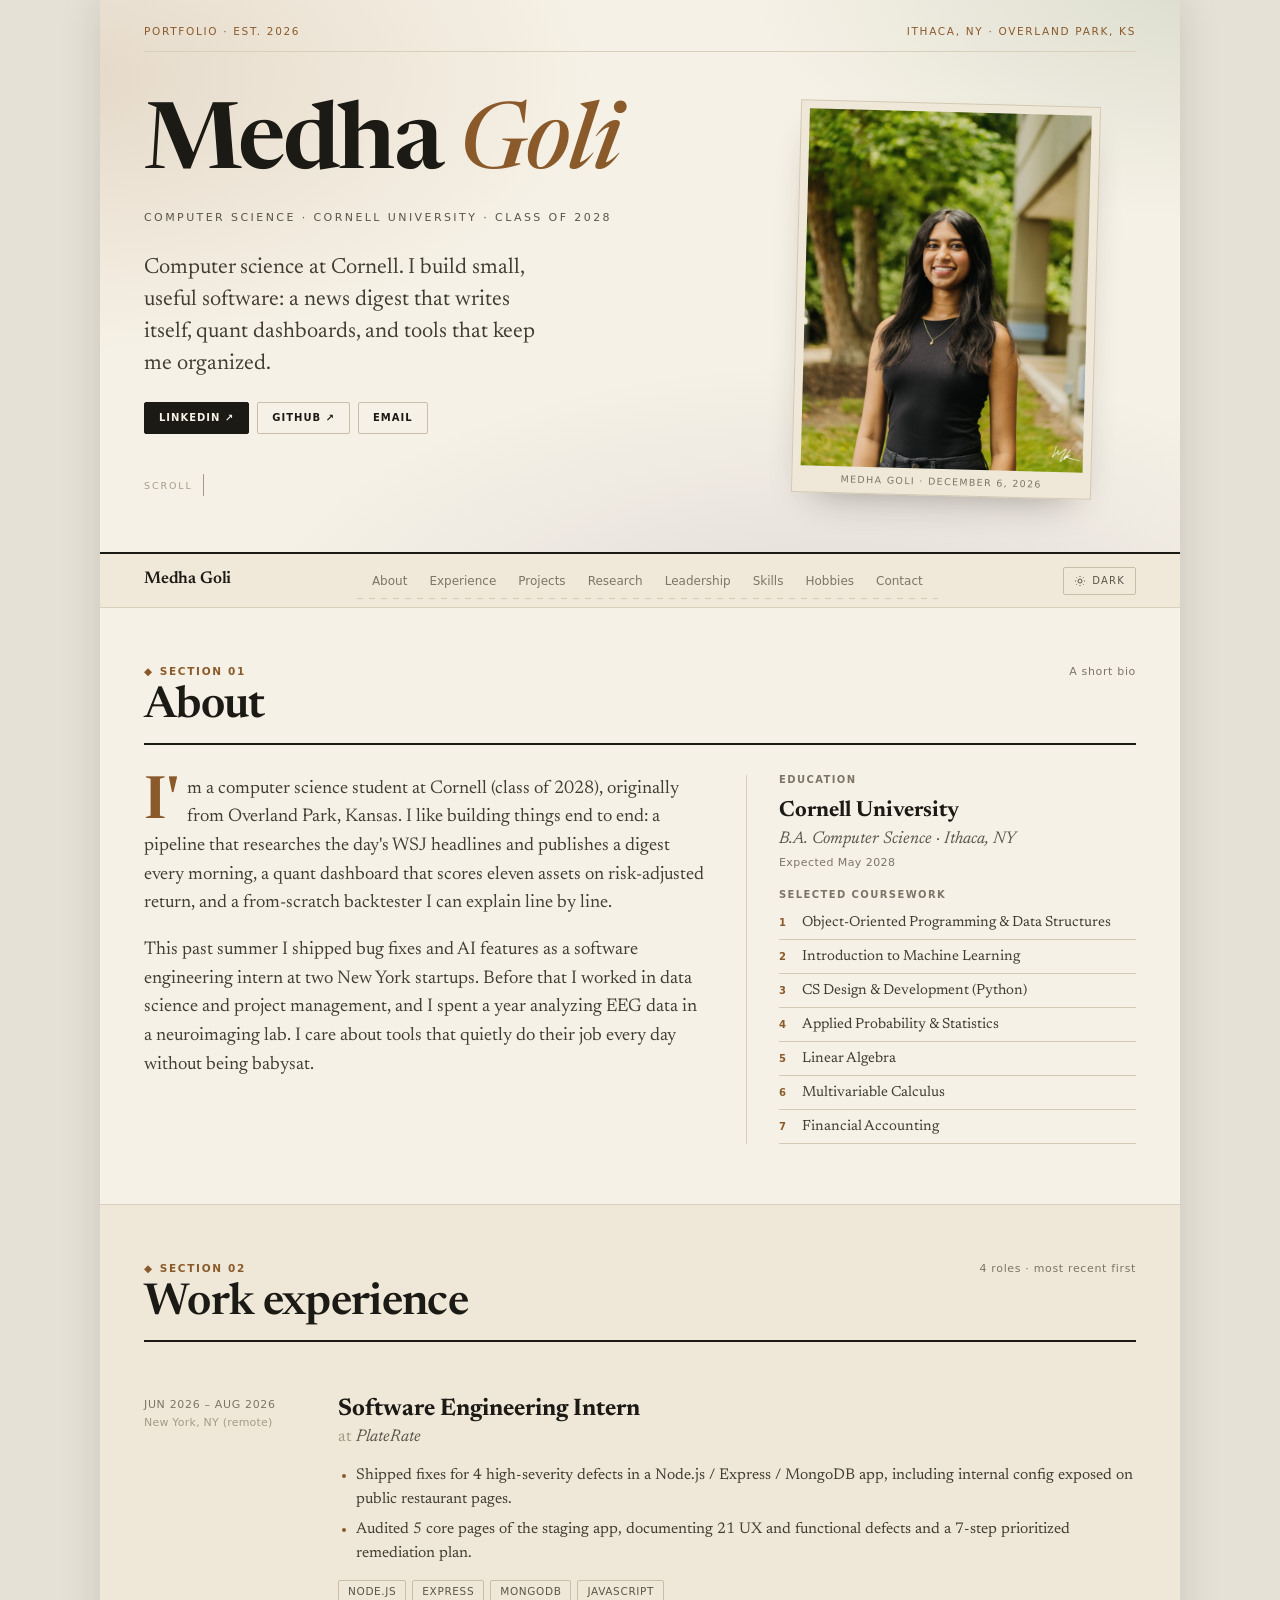
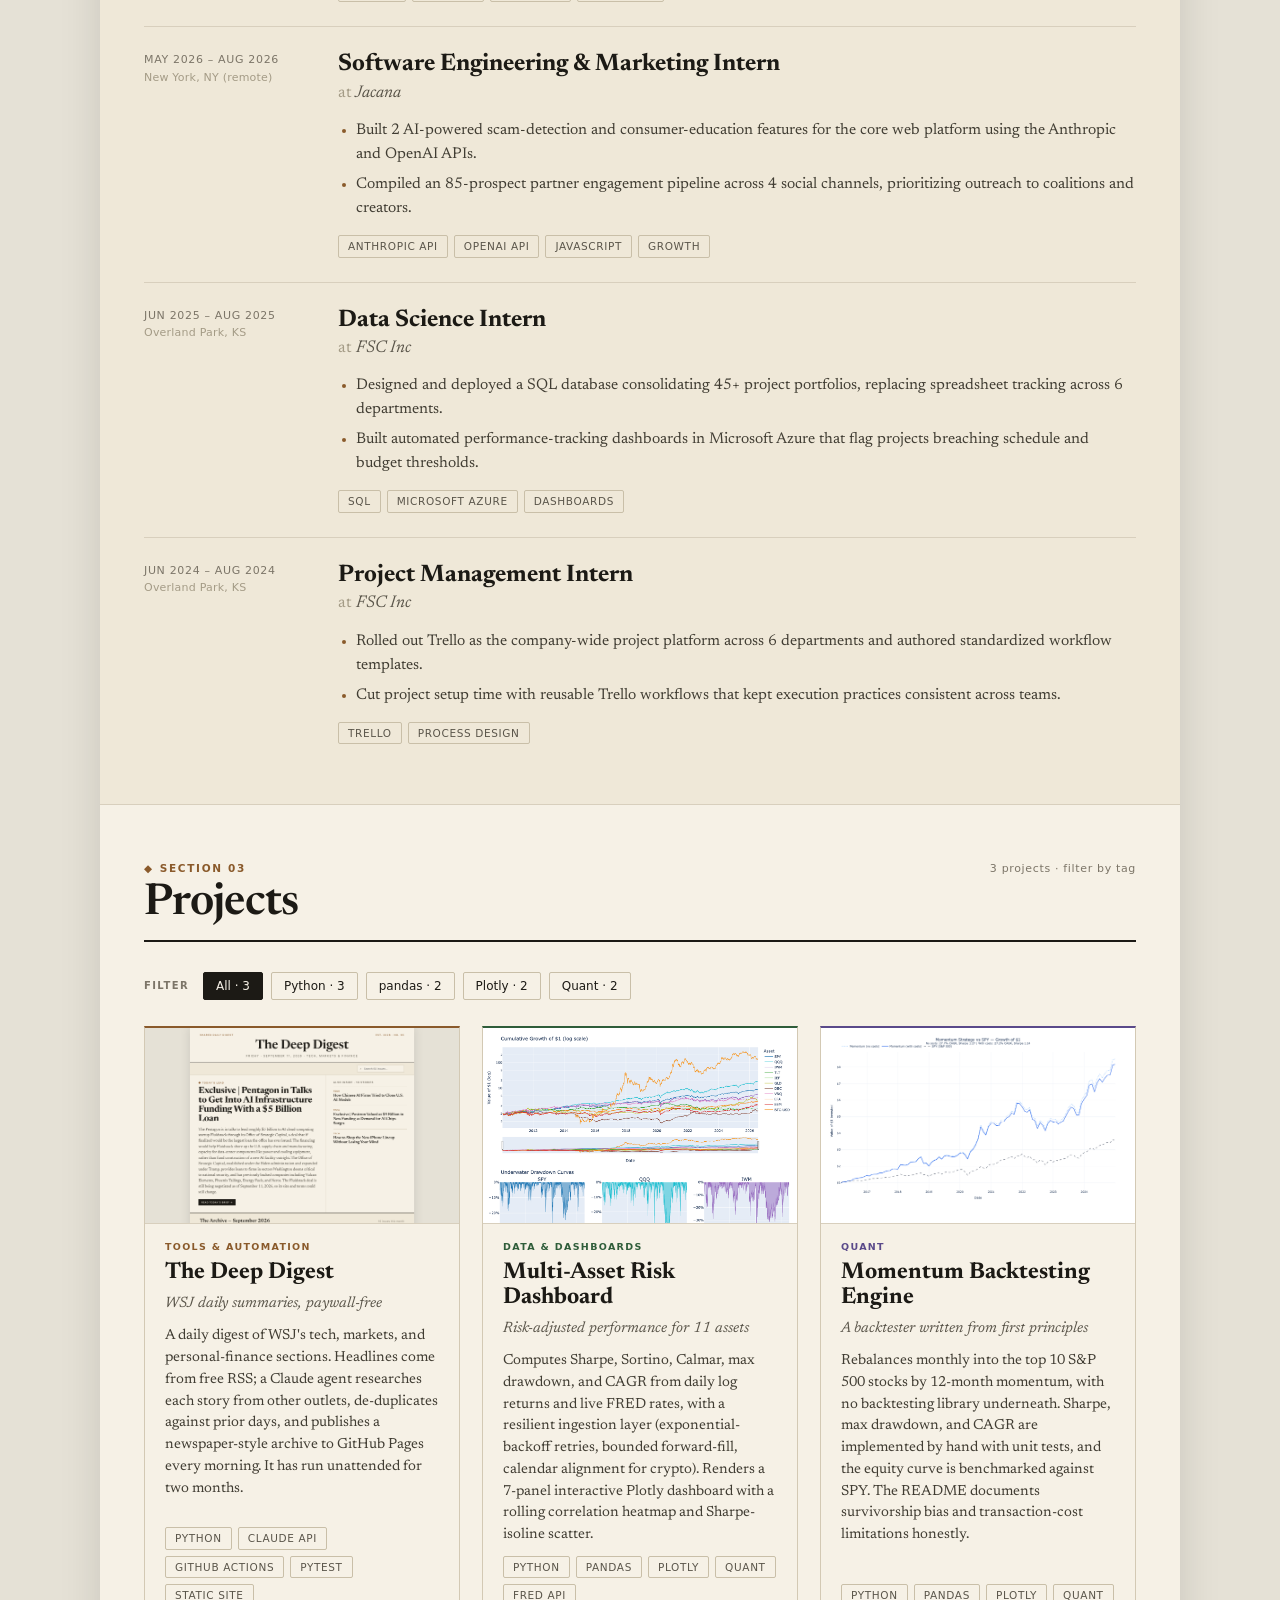
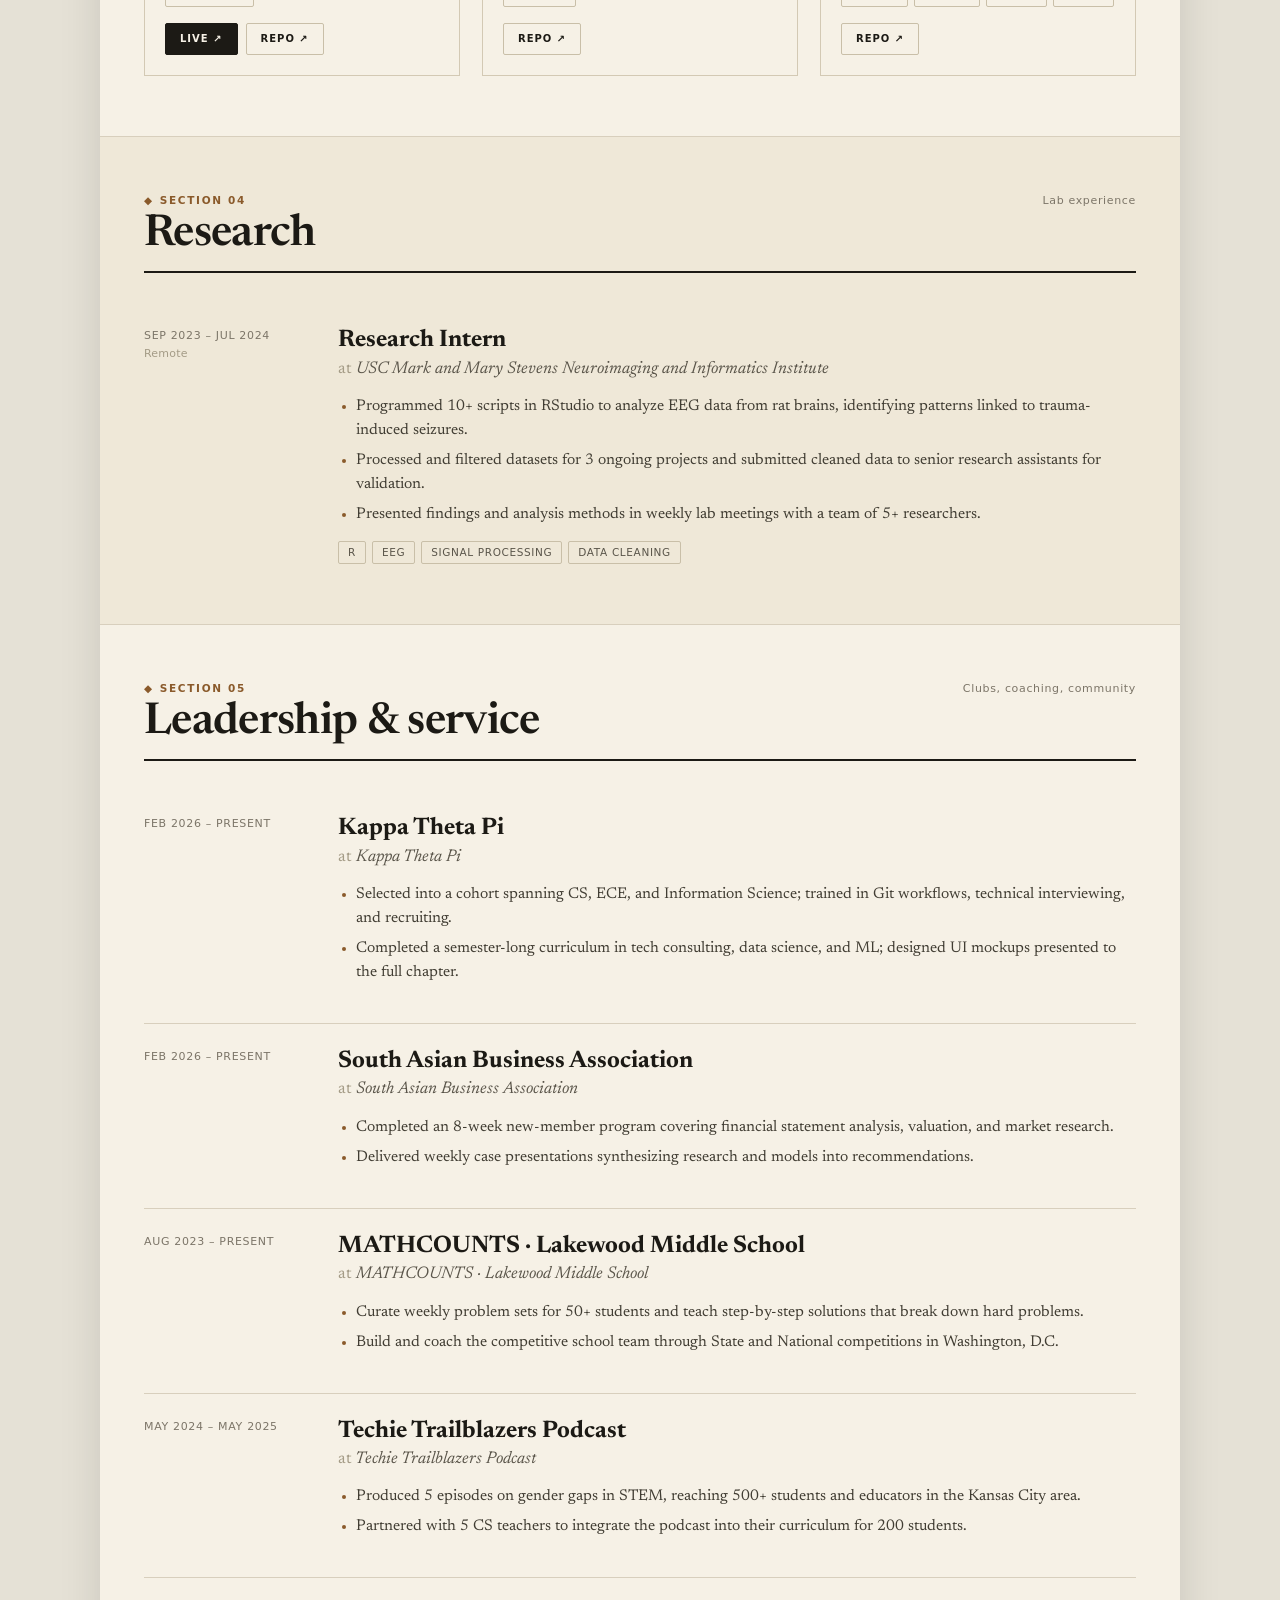
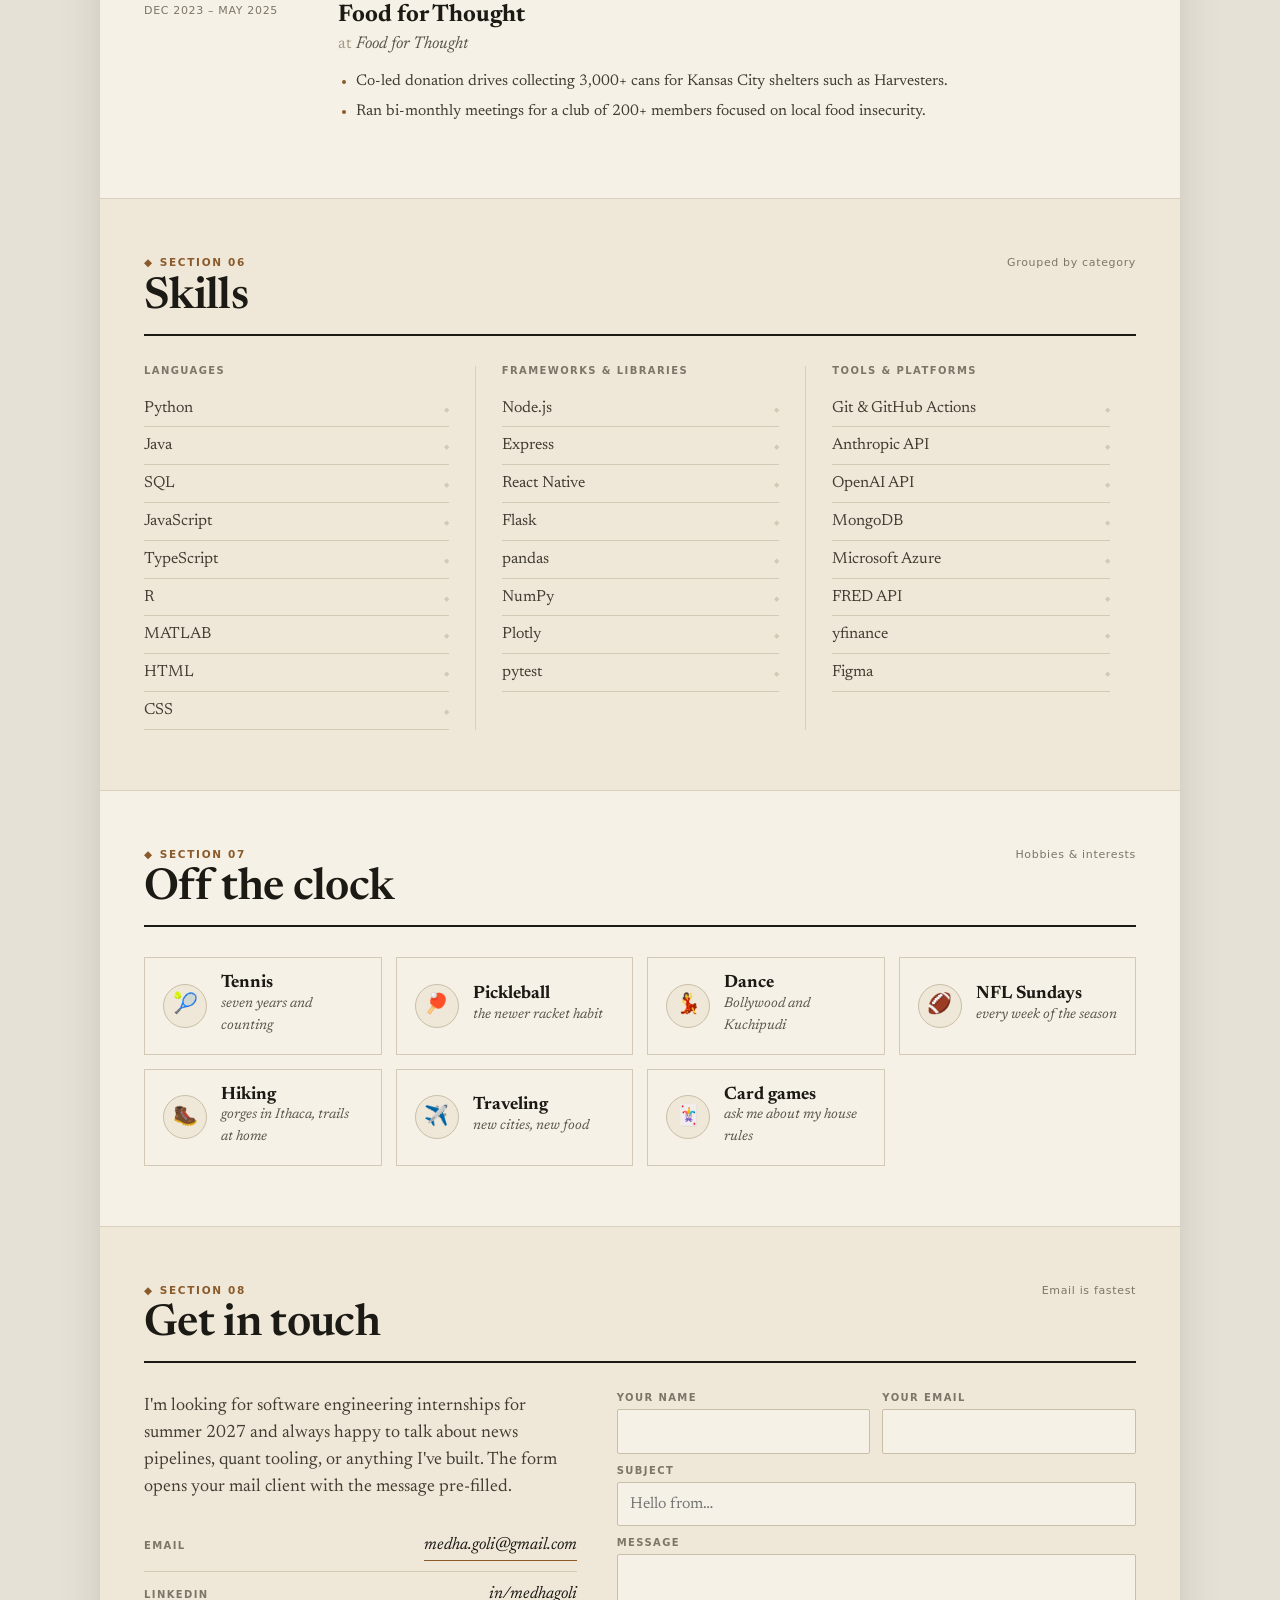
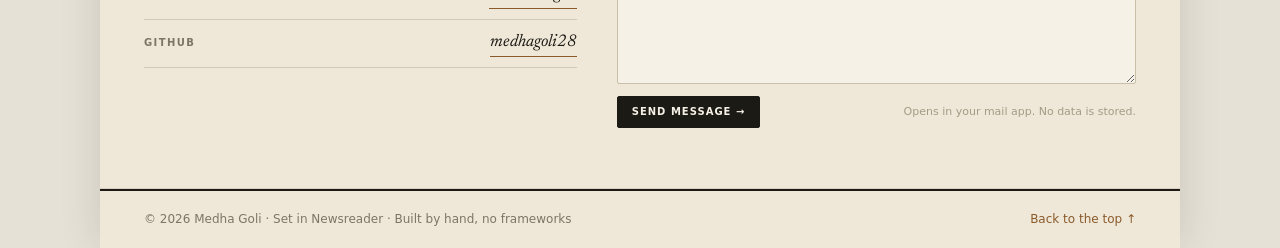
==== commit c015d738: "Rebuild portfolio in The Deep Digest theme Single-page static site (plain HTML/CSS/ES modules): mast" ====
--- a/index.html
+++ b/index.html
@@ -1,643 +1,68 @@
-<!DOCTYPE html>
-<html lang="en">
-<head>
-<meta charset="UTF-8">
-<meta name="viewport" content="width=device-width, initial-scale=1.0">
-<title>medha goli</title>
-<link rel="preconnect" href="https://fonts.googleapis.com">
-<link rel="preconnect" href="https://fonts.gstatic.com" crossorigin>
-<link href="https://fonts.googleapis.com/css2?family=DM+Sans:ital,opsz,wght@0,9..40,300;0,9..40,400;0,9..40,500;1,9..40,300;1,9..40,400&family=DM+Serif+Display:ital@0;1&display=swap" rel="stylesheet">
-<style>
-*,*::before,*::after{box-sizing:border-box;margin:0;padding:0}
-:root{
-  --bg:#F7F5F2;
-  --white:#FFFFFF;
-  --stone:#E8E4DE;
-  --border:#DEDAD4;
-  --text:#1A1814;
-  --muted:#8A8580;
-  --accent:#C4906A;
-  --sage:#7A9980;
-  --ff-sans:'DM Sans',system-ui,sans-serif;
-  --ff-serif:'DM Serif Display',Georgia,serif;
-}
-html{scroll-behavior:smooth}
-body{background:var(--bg);color:var(--text);font-family:var(--ff-sans);font-size:15px;line-height:1.5;min-height:100vh}
-
-/* ── INSTAGRAM LAYOUT ── */
-.app{max-width:470px;margin:0 auto;background:var(--white);min-height:100vh;position:relative;box-shadow:0 0 60px rgba(0,0,0,0.08)}
-
-/* STATUS BAR */
-.status-bar{display:flex;justify-content:space-between;align-items:center;padding:.6rem 1.2rem .3rem;font-size:.65rem;font-weight:500;color:var(--text);position:sticky;top:0;z-index:100;background:var(--white);border-bottom:1px solid var(--border)}
-.status-time{font-weight:600;font-size:.72rem}
-.status-icons{display:flex;gap:.4rem;align-items:center}
-.status-icons svg{width:14px;height:14px}
-
-/* TOP NAV */
-.top-nav{display:flex;justify-content:space-between;align-items:center;padding:.8rem 1.2rem;border-bottom:1px solid var(--border);background:var(--white);position:sticky;top:36px;z-index:100}
-.profile-username{font-family:var(--ff-sans);font-size:1rem;font-weight:600;letter-spacing:-.01em;display:flex;align-items:center;gap:.3rem}
-.verified{color:var(--accent)}
-.top-nav-icons{display:flex;gap:1rem}
-.top-nav-icons svg{width:22px;height:22px;cursor:pointer}
-
-/* STORIES BAR */
-.stories{display:flex;gap:1rem;padding:1rem 1.2rem;overflow-x:auto;border-bottom:1px solid var(--border);scrollbar-width:none}
-.stories::-webkit-scrollbar{display:none}
-.story-item{display:flex;flex-direction:column;align-items:center;gap:.4rem;flex-shrink:0;cursor:pointer}
-.story-ring{width:64px;height:64px;border-radius:50%;padding:2px;background:linear-gradient(45deg,#C4906A,#9E7BB5,#6A9EC4);display:flex;align-items:center;justify-content:center}
-.story-ring.seen{background:linear-gradient(45deg,#ddd,#ccc)}
-.story-avatar{width:58px;height:58px;border-radius:50%;border:2px solid var(--white);object-fit:cover;background:var(--stone)}
-.story-avatar.initials{display:flex;align-items:center;justify-content:center;font-size:.65rem;font-weight:600;color:var(--muted);font-family:var(--ff-sans)}
-.story-label{font-size:.6rem;color:var(--text);text-align:center;max-width:64px;overflow:hidden;text-overflow:ellipsis;white-space:nowrap}
-
-/* PROFILE HEADER (shown as first "post") */
-.profile-header{padding:1.2rem;border-bottom:8px solid var(--stone)}
-.profile-top{display:flex;align-items:center;gap:1.2rem;margin-bottom:1rem}
-.profile-pic-wrap{width:86px;height:86px;border-radius:50%;padding:2px;background:linear-gradient(45deg,#C4906A,#9E7BB5,#6A9EC4);flex-shrink:0}
-.profile-pic{width:100%;height:100%;border-radius:50%;border:2px solid var(--white);object-fit:cover;object-position:top}
-.profile-stats{display:flex;gap:0;flex:1;justify-content:space-around}
-.stat-item{display:flex;flex-direction:column;align-items:center;gap:.1rem}
-.stat-num{font-size:1.05rem;font-weight:700;color:var(--text)}
-.stat-lbl{font-size:.65rem;color:var(--text)}
-.profile-bio{margin-bottom:.8rem}
-.bio-name{font-size:.92rem;font-weight:700;margin-bottom:.15rem}
-.bio-handle{font-size:.75rem;color:var(--muted);margin-bottom:.4rem;font-style:italic}
-.bio-text{font-size:.8rem;color:var(--text);line-height:1.5}
-.bio-text .tag{color:#5B6EC7}
-.profile-actions{display:flex;gap:.5rem}
-.btn-follow{flex:1;padding:.5rem;background:var(--text);color:var(--white);border:none;border-radius:8px;font-family:var(--ff-sans);font-size:.8rem;font-weight:600;cursor:pointer;transition:opacity .2s}
-.btn-follow:hover{opacity:.85}
-.btn-msg{flex:1;padding:.5rem;background:var(--stone);color:var(--text);border:none;border-radius:8px;font-family:var(--ff-sans);font-size:.8rem;font-weight:600;cursor:pointer}
-.btn-more{width:36px;padding:.5rem;background:var(--stone);border:none;border-radius:8px;cursor:pointer;display:flex;align-items:center;justify-content:center}
-
-/* HIGHLIGHTS */
-.highlights{display:flex;gap:.9rem;padding:1rem 1.2rem;overflow-x:auto;scrollbar-width:none;border-bottom:8px solid var(--stone)}
-.highlights::-webkit-scrollbar{display:none}
-.hl-item{display:flex;flex-direction:column;align-items:center;gap:.4rem;flex-shrink:0;cursor:pointer}
-.hl-ring{width:60px;height:60px;border-radius:50%;border:1px solid var(--border);display:flex;align-items:center;justify-content:center;font-size:1.4rem;background:var(--stone)}
-.hl-label{font-size:.58rem;color:var(--text);text-align:center}
-
-/* POSTS GRID toggle */
-.posts-tabs{display:flex;border-bottom:1px solid var(--border);position:sticky;top:84px;z-index:99;background:var(--white)}
-.posts-tab{flex:1;display:flex;justify-content:center;padding:.7rem;cursor:pointer;border-bottom:1px solid transparent;transition:border-color .2s}
-.posts-tab.active{border-bottom:1px solid var(--text)}
-.posts-tab svg{width:22px;height:22px;color:var(--muted)}
-.posts-tab.active svg{color:var(--text)}
-
-/* GRID VIEW */
-.grid-view{display:grid;grid-template-columns:1fr 1fr 1fr;gap:2px}
-.grid-cell{aspect-ratio:1;overflow:hidden;cursor:pointer;position:relative;background:var(--stone)}
-.grid-cell img,.grid-cell .grid-fill{width:100%;height:100%;object-fit:cover;display:block;transition:opacity .2s}
-.grid-fill{display:flex;align-items:center;justify-content:center;font-size:1.8rem;background:var(--stone)}
-.grid-cell:hover img,.grid-cell:hover .grid-fill{opacity:.85}
-
-/* FEED VIEW */
-.feed-view{display:none}
-.post{border-bottom:1px solid var(--border);background:var(--white)}
-.post-header{display:flex;align-items:center;gap:.7rem;padding:.8rem 1rem;justify-content:space-between}
-.post-avatar{width:34px;height:34px;border-radius:50%;object-fit:cover;object-position:top;flex-shrink:0}
-.post-avatar-ring{width:34px;height:34px;border-radius:50%;display:flex;align-items:center;justify-content:center;font-size:.65rem;font-weight:600;flex-shrink:0;background:var(--stone);color:var(--muted)}
-.post-meta{flex:1}
-.post-user{font-size:.82rem;font-weight:600}
-.post-location{font-size:.68rem;color:var(--muted)}
-.post-more{color:var(--text);cursor:pointer}
-
-/* Post image area */
-.post-img{width:100%;aspect-ratio:1;overflow:hidden;position:relative;background:var(--stone)}
-.post-img img{width:100%;height:100%;object-fit:cover;object-position:top center;display:block}
-
-/* Text post (no image) */
-.post-text-card{width:100%;aspect-ratio:1;display:flex;flex-direction:column;justify-content:center;align-items:center;padding:2rem;text-align:center;position:relative;overflow:hidden}
-.ptc-bg-1{background:linear-gradient(135deg,#F7F2EC 0%,#EDE5DA 100%)}
-.ptc-bg-2{background:linear-gradient(135deg,#EEF2EE 0%,#E0EAE0 100%)}
-.ptc-bg-3{background:linear-gradient(135deg,#F2EEF7 0%,#E5DAF0 100%)}
-.ptc-bg-4{background:linear-gradient(135deg,#F7EEF2 0%,#F0DAE5 100%)}
-.ptc-bg-5{background:linear-gradient(135deg,#EEF2F7 0%,#DAE5F0 100%)}
-.ptc-bg-6{background:linear-gradient(135deg,#FAFAF7 0%,#F0EDE8 100%)}
-.ptc-bg-7{background:linear-gradient(135deg,#F5F0E8 0%,#E8DDD0 100%)}
-
-.ptc-label{font-family:var(--ff-sans);font-size:.55rem;letter-spacing:.18em;text-transform:uppercase;color:var(--muted);margin-bottom:.8rem}
-.ptc-heading{font-family:var(--ff-serif);font-size:1.6rem;line-height:1.2;color:var(--text);margin-bottom:.8rem}
-.ptc-heading em{font-style:italic;color:var(--accent)}
-.ptc-body{font-size:.78rem;color:var(--muted);line-height:1.6;max-width:26ch}
-.ptc-pills{display:flex;flex-wrap:wrap;gap:.35rem;justify-content:center;margin-top:.8rem}
-.ptc-pill{padding:.25rem .7rem;border:1px solid var(--border);border-radius:100px;font-size:.6rem;color:var(--muted);background:rgba(255,255,255,.6)}
-.ptc-big{font-family:var(--ff-serif);font-size:3.5rem;font-weight:400;color:var(--accent);line-height:1}
-.ptc-sub{font-size:.7rem;color:var(--muted);margin-top:.3rem}
-.ptc-list{list-style:none;display:flex;flex-direction:column;gap:.5rem;text-align:left;width:100%}
-.ptc-list li{font-size:.78rem;color:var(--text);display:flex;align-items:flex-start;gap:.5rem;line-height:1.5}
-.ptc-list li::before{content:"·";color:var(--accent);font-size:1.2rem;line-height:1;flex-shrink:0}
-.ptc-deco{position:absolute;font-family:var(--ff-serif);font-style:italic;font-size:8rem;color:rgba(0,0,0,.03);right:-1rem;bottom:-1rem;line-height:1;pointer-events:none}
-
-/* Post actions */
-.post-actions{padding:.6rem 1rem .2rem;display:flex;justify-content:space-between;align-items:center}
-.post-actions-left{display:flex;gap:1rem;align-items:center}
-.action-btn{background:none;border:none;cursor:pointer;display:flex;align-items:center;padding:0}
-.action-btn svg{width:22px;height:22px}
-.post-likes{padding:0 1rem;font-size:.82rem;font-weight:600;margin-bottom:.25rem}
-.post-caption{padding:0 1rem .2rem;font-size:.82rem;line-height:1.5}
-.post-caption strong{font-weight:600}
-.post-caption .hash{color:#5B6EC7}
-.post-comments{padding:0 1rem .2rem;font-size:.78rem;color:var(--muted);cursor:pointer}
-.post-time{padding:0 1rem .8rem;font-size:.65rem;color:var(--muted);text-transform:uppercase;letter-spacing:.04em}
-
-/* Comment box */
-.comment-box{display:flex;align-items:center;gap:.7rem;padding:.6rem 1rem;border-top:1px solid var(--border)}
-.comment-avatar{width:26px;height:26px;border-radius:50%;object-fit:cover;object-position:top}
-.comment-input{flex:1;font-size:.8rem;color:var(--muted);font-family:var(--ff-sans)}
-.comment-post{font-size:.8rem;font-weight:600;color:#5B6EC7;cursor:pointer}
-
-/* MODAL OVERLAY */
-.modal-overlay{display:none;position:fixed;inset:0;background:rgba(0,0,0,.75);z-index:1000;align-items:center;justify-content:center}
-.modal-overlay.open{display:flex}
-.modal{background:var(--white);max-width:470px;width:100%;max-height:90vh;overflow-y:auto;position:relative}
-.modal-close{position:absolute;top:.8rem;right:.8rem;background:none;border:none;cursor:pointer;z-index:10;width:28px;height:28px;display:flex;align-items:center;justify-content:center;border-radius:50%;background:rgba(0,0,0,.5)}
-.modal-close svg{width:14px;height:14px;color:white}
-
-/* BOTTOM NAV */
-.bottom-nav{position:sticky;bottom:0;background:var(--white);border-top:1px solid var(--border);display:flex;justify-content:space-around;padding:.6rem 0 .8rem;z-index:100}
-.bn-item{display:flex;flex-direction:column;align-items:center;gap:.2rem;cursor:pointer;padding:.3rem .8rem}
-.bn-item svg{width:24px;height:24px;color:var(--text)}
-.bn-item.active svg{color:var(--text)}
-.bn-profile-pic{width:24px;height:24px;border-radius:50%;object-fit:cover;object-position:top;border:2px solid var(--text)}
-
-/* ANIMATIONS */
-.post{opacity:0;transform:translateY(20px);animation:slideUp .5s ease forwards}
-.post:nth-child(1){animation-delay:.05s}
-.post:nth-child(2){animation-delay:.12s}
-.post:nth-child(3){animation-delay:.19s}
-.post:nth-child(4){animation-delay:.26s}
-.post:nth-child(5){animation-delay:.33s}
-.post:nth-child(6){animation-delay:.40s}
-.post:nth-child(7){animation-delay:.47s}
-.post:nth-child(8){animation-delay:.54s}
-@keyframes slideUp{to{opacity:1;transform:translateY(0)}}
-
-.grid-cell{opacity:0;animation:fadeIn .4s ease forwards}
-.grid-cell:nth-child(1){animation-delay:.05s}.grid-cell:nth-child(2){animation-delay:.08s}.grid-cell:nth-child(3){animation-delay:.11s}
-.grid-cell:nth-child(4){animation-delay:.14s}.grid-cell:nth-child(5){animation-delay:.17s}.grid-cell:nth-child(6){animation-delay:.20s}
-.grid-cell:nth-child(7){animation-delay:.23s}.grid-cell:nth-child(8){animation-delay:.26s}.grid-cell:nth-child(9){animation-delay:.29s}
-@keyframes fadeIn{to{opacity:1}}
-
-/* Like animation */
-@keyframes heartPop{0%{transform:scale(1)}40%{transform:scale(1.4)}70%{transform:scale(.9)}100%{transform:scale(1)}}
-.liked{animation:heartPop .35s ease}
-</style>
-</head>
-<body>
-
-<div class="app">
-
-  <!-- STATUS BAR -->
-  <div class="status-bar">
-    <span class="status-time">9:41</span>
-    <div class="status-icons">
-      <svg viewBox="0 0 24 24" fill="currentColor"><path d="M1.5 8.5C5.5 4.5 10.5 2.5 12 2.5s6.5 2 10.5 6"/><path d="M5 12c1.9-1.9 4.4-3 7-3s5.1 1.1 7 3"/><path d="M8.5 15.5c.9-.9 2.2-1.5 3.5-1.5s2.6.6 3.5 1.5"/><circle cx="12" cy="19" r="1"/></svg>
-      <svg viewBox="0 0 24 24" fill="currentColor"><rect x="2" y="7" width="14" height="10" rx="2"/><path d="M16 11l6-4v10l-6-4z"/></svg>
-      <svg viewBox="0 0 24 24" fill="currentColor"><rect x="2" y="8" width="16" height="8" rx="2"/><path d="M20 12h2"/><rect x="1" y="10" width="1" height="4" rx=".5"/></svg>
-    </div>
-  </div>
-
-  <!-- TOP NAV -->
-  <div class="top-nav">
-    <svg width="22" height="22" viewBox="0 0 24 24" fill="none" stroke="currentColor" stroke-width="1.8" stroke-linecap="round"><path d="M5 12l7-7 7 7M5 12v7h4v-4h6v4h4v-7"/></svg>
-    <div class="profile-username">medha.goli <span class="verified">✦</span></div>
-    <div class="top-nav-icons">
-      <svg viewBox="0 0 24 24" fill="none" stroke="currentColor" stroke-width="1.8" stroke-linecap="round" stroke-linejoin="round"><path d="M18 8A6 6 0 006 8c0 7-3 9-3 9h18s-3-2-3-9M13.73 21a2 2 0 01-3.46 0"/></svg>
-      <svg viewBox="0 0 24 24" fill="none" stroke="currentColor" stroke-width="1.8" stroke-linecap="round" stroke-linejoin="round"><line x1="8" y1="6" x2="21" y2="6"/><line x1="8" y1="12" x2="21" y2="12"/><line x1="8" y1="18" x2="21" y2="18"/><line x1="3" y1="6" x2="3.01" y2="6"/><line x1="3" y1="12" x2="3.01" y2="12"/><line x1="3" y1="18" x2="3.01" y2="18"/></svg>
-    </div>
-  </div>
-
-  <!-- STORIES -->
-  <div class="stories">
-    <div class="story-item">
-      <div class="story-ring"><img class="story-avatar" src="[data-uri]" alt="medha"/></div>
-      <span class="story-label">Your story</span>
-    </div>
-    <div class="story-item">
-      <div class="story-ring"><div class="story-avatar initials" style="background:#EDE5DA">🧮</div></div>
-      <span class="story-label">mathcounts</span>
-    </div>
-    <div class="story-item">
-      <div class="story-ring"><div class="story-avatar initials" style="background:#E0EAE0">🎙️</div></div>
-      <span class="story-label">podcast</span>
-    </div>
-    <div class="story-item">
-      <div class="story-ring"><div class="story-avatar initials" style="background:#E5DAF0">🔬</div></div>
-      <span class="story-label">research</span>
-    </div>
-    <div class="story-item">
-      <div class="story-ring seen"><div class="story-avatar initials" style="background:#DAE5F0">🎾</div></div>
-      <span class="story-label">tennis</span>
-    </div>
-    <div class="story-item">
-      <div class="story-ring seen"><div class="story-avatar initials" style="background:#F0DAE5">💃</div></div>
-      <span class="story-label">dance</span>
-    </div>
-  </div>
-
-  <!-- PROFILE HEADER -->
-  <div class="profile-header">
-    <div class="profile-top">
-      <div class="profile-pic-wrap">
-        <img class="profile-pic" src="[data-uri]" alt="Medha Goli"/>
-      </div>
-      <div class="profile-stats">
-        <div class="stat-item"><span class="stat-num">9</span><span class="stat-lbl">posts</span></div>
-        <div class="stat-item"><span class="stat-num">3.71</span><span class="stat-lbl">gpa ✨</span></div>
-        <div class="stat-item"><span class="stat-num">50+</span><span class="stat-lbl">students coached 🧮</span></div>
-      </div>
-    </div>
-    <div class="profile-bio">
-      <div class="bio-name">Medha Goli 🌿</div>
-      <div class="bio-handle">@medha.goli</div>
-      <div class="bio-text">cs @ cornell '29 🎓</div>
-    </div>
-    <div class="profile-actions">
-      <button class="btn-follow" onclick="this.textContent=this.textContent==='Following ✓'?'Follow':'Following ✓'">Follow</button>
-      <button class="btn-msg">Message</button>
-      <button class="btn-more">
-        <svg viewBox="0 0 24 24" fill="none" stroke="currentColor" stroke-width="2" width="16" height="16"><polyline points="6 9 12 15 18 9"/></svg>
-      </button>
-    </div>
-  </div>
-
-  <!-- HIGHLIGHTS -->
-  <div class="highlights">
-    <div class="hl-item"><div class="hl-ring">🎓</div><span class="hl-label">Cornell</span></div>
-    <div class="hl-item"><div class="hl-ring">💼</div><span class="hl-label">Work</span></div>
-    <div class="hl-item"><div class="hl-ring">🔬</div><span class="hl-label">Research</span></div>
-    <div class="hl-item"><div class="hl-ring">🧮</div><span class="hl-label">MATHCOUNTS</span></div>
-    <div class="hl-item"><div class="hl-ring">🎙️</div><span class="hl-label">Podcast</span></div>
-    <div class="hl-item"><div class="hl-ring">🥫</div><span class="hl-label">Food4Thought</span></div>
-    <div class="hl-item"><div class="hl-ring">🎾</div><span class="hl-label">Life</span></div>
-  </div>
-
-  <!-- TABS -->
-  <div class="posts-tabs">
-    <div class="posts-tab active" id="tab-grid" onclick="switchView('grid')">
-      <svg viewBox="0 0 24 24" fill="none" stroke="currentColor" stroke-width="1.8"><rect x="3" y="3" width="7" height="7"/><rect x="14" y="3" width="7" height="7"/><rect x="3" y="14" width="7" height="7"/><rect x="14" y="14" width="7" height="7"/></svg>
-    </div>
-    <div class="posts-tab" id="tab-feed" onclick="switchView('feed')">
-      <svg viewBox="0 0 24 24" fill="none" stroke="currentColor" stroke-width="1.8"><line x1="3" y1="6" x2="21" y2="6"/><line x1="3" y1="12" x2="21" y2="12"/><line x1="3" y1="18" x2="21" y2="18"/></svg>
-    </div>
-  </div>
-
-  <!-- GRID VIEW -->
-  <div class="grid-view" id="grid-view">
-    <div class="grid-cell" onclick="openPost(0)"><img src="[data-uri]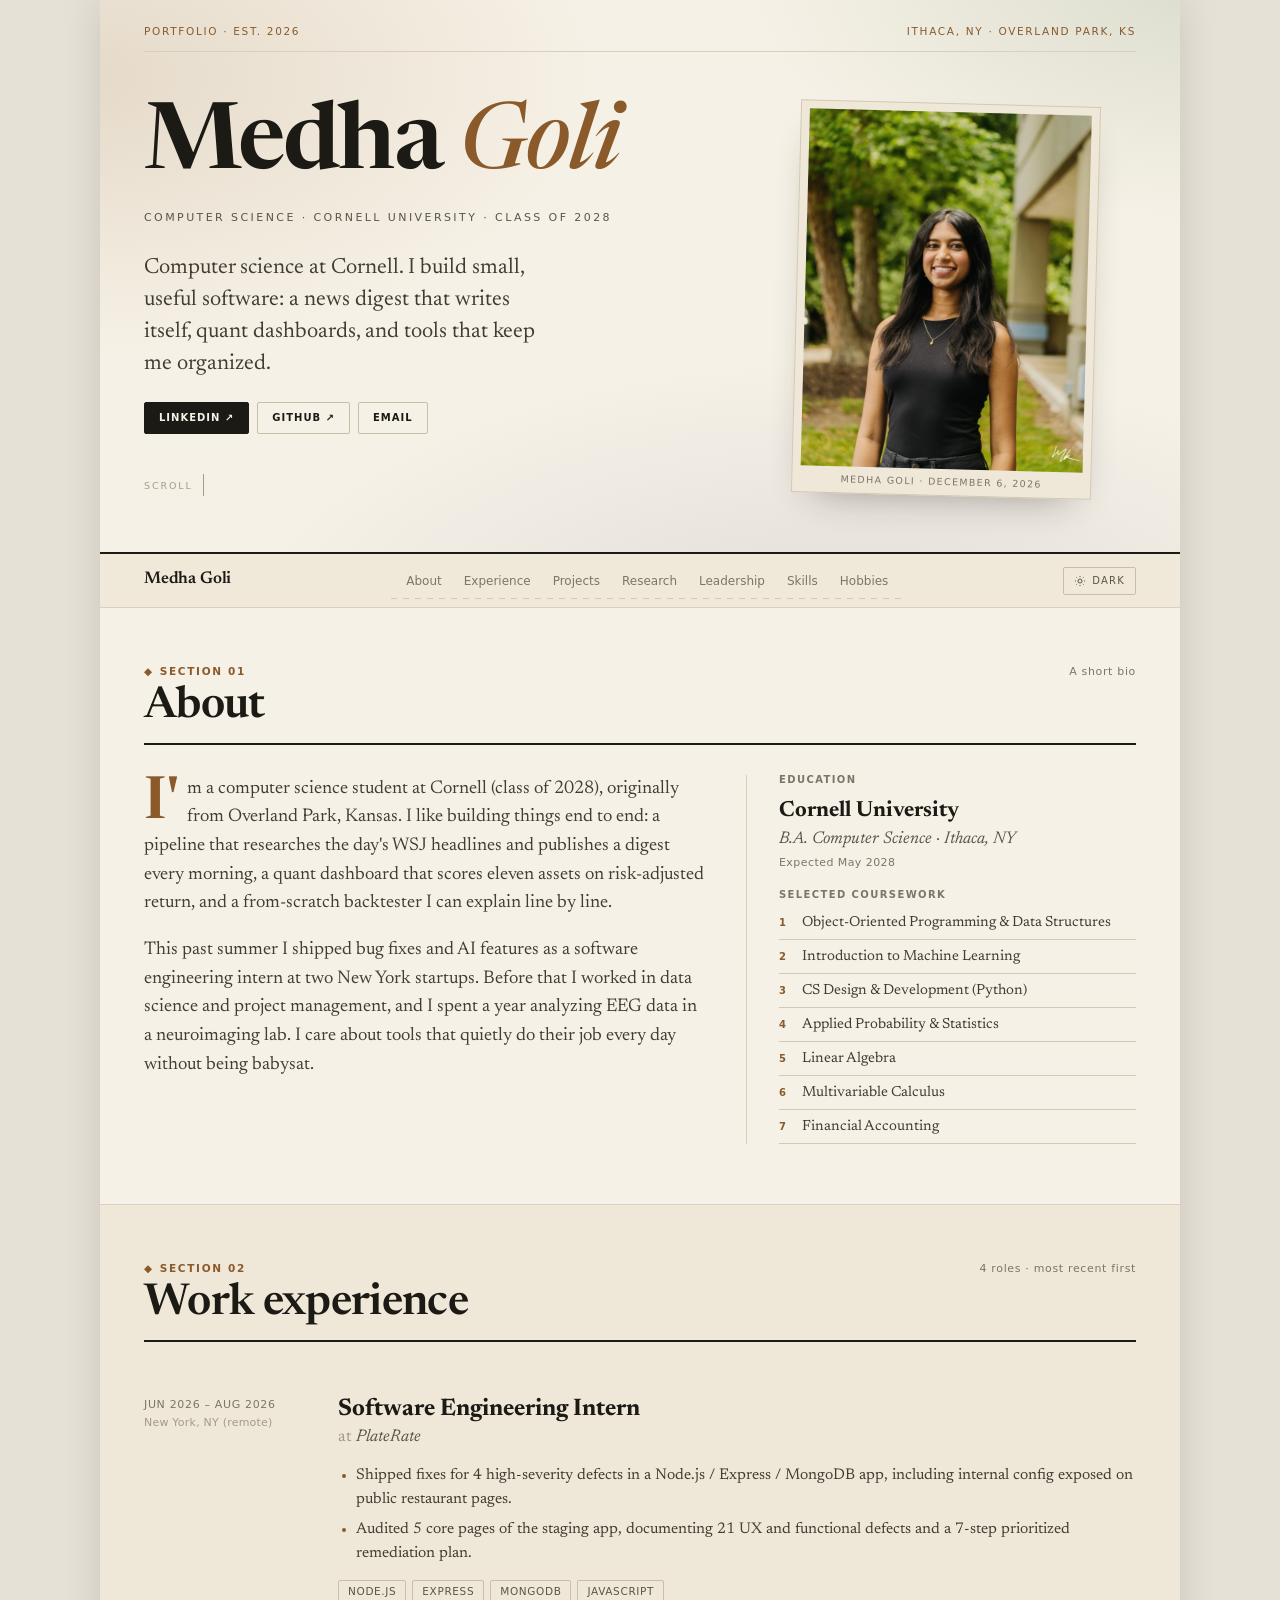
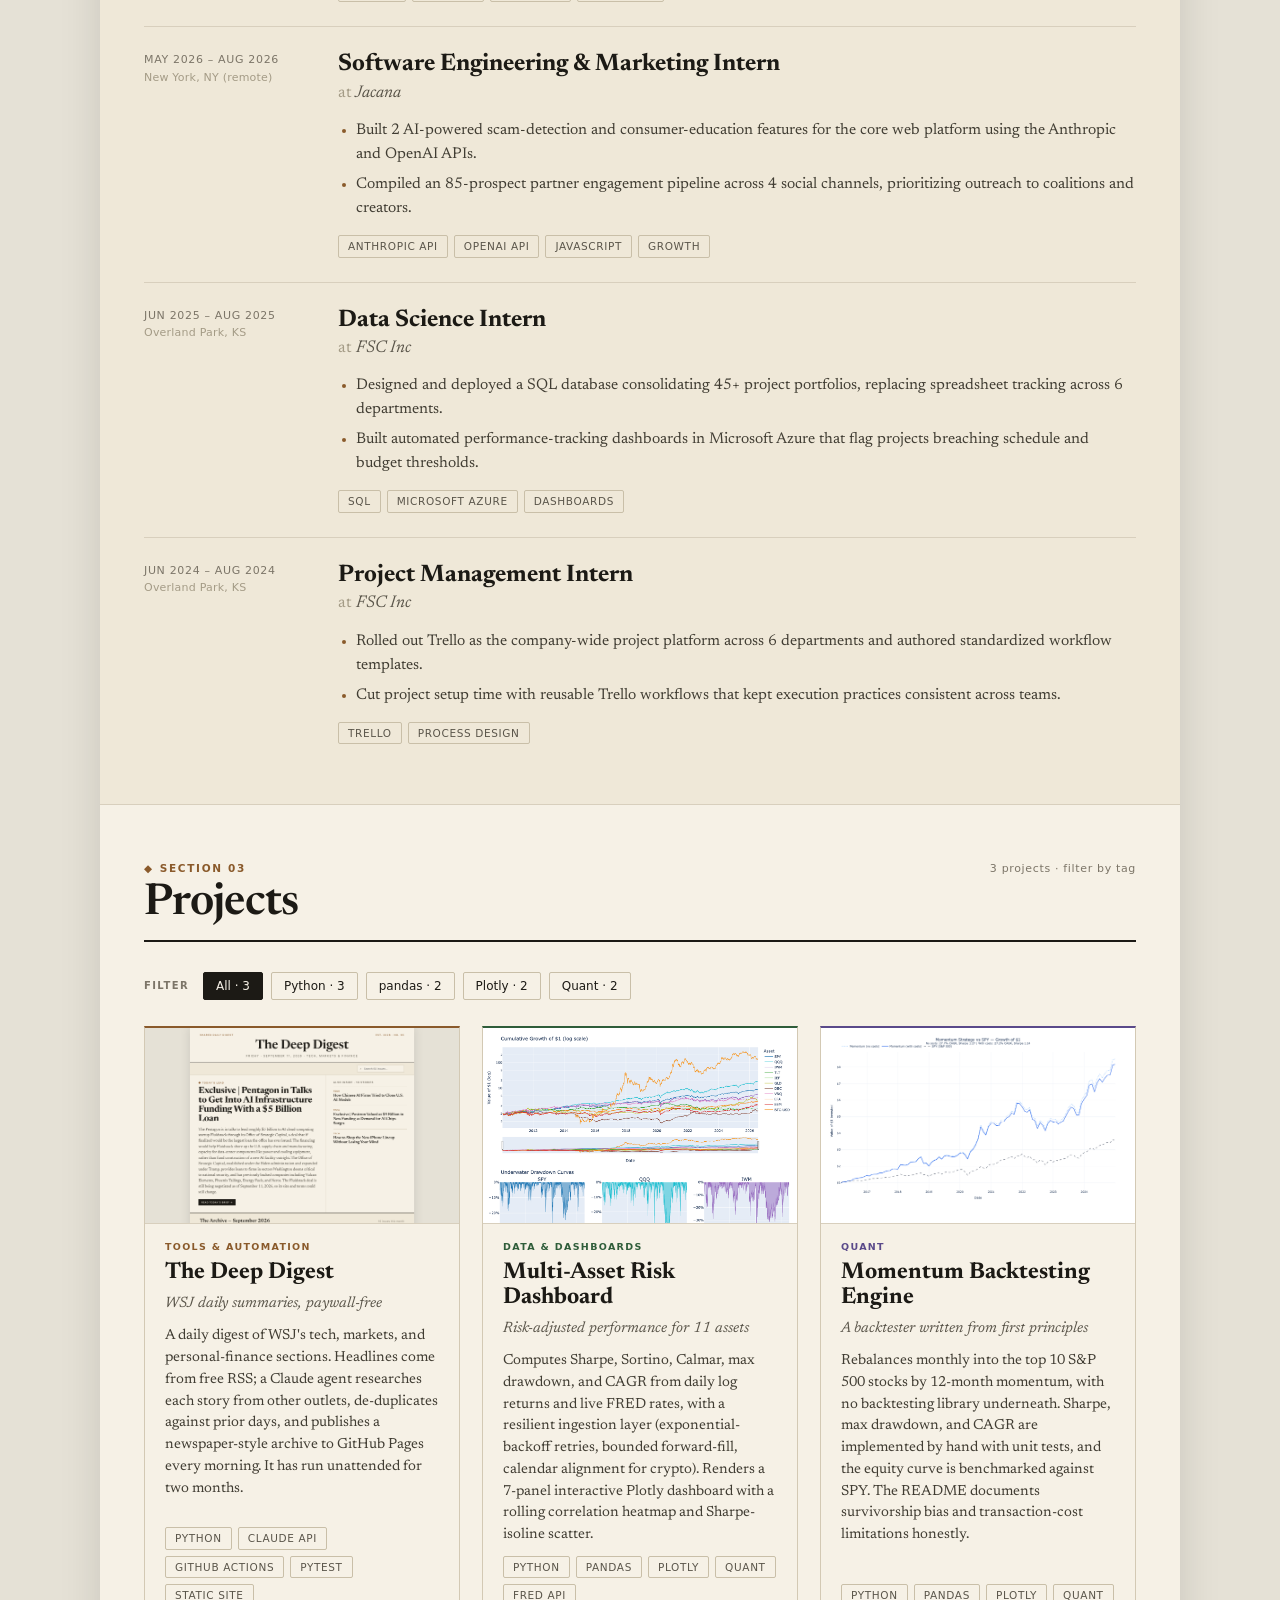
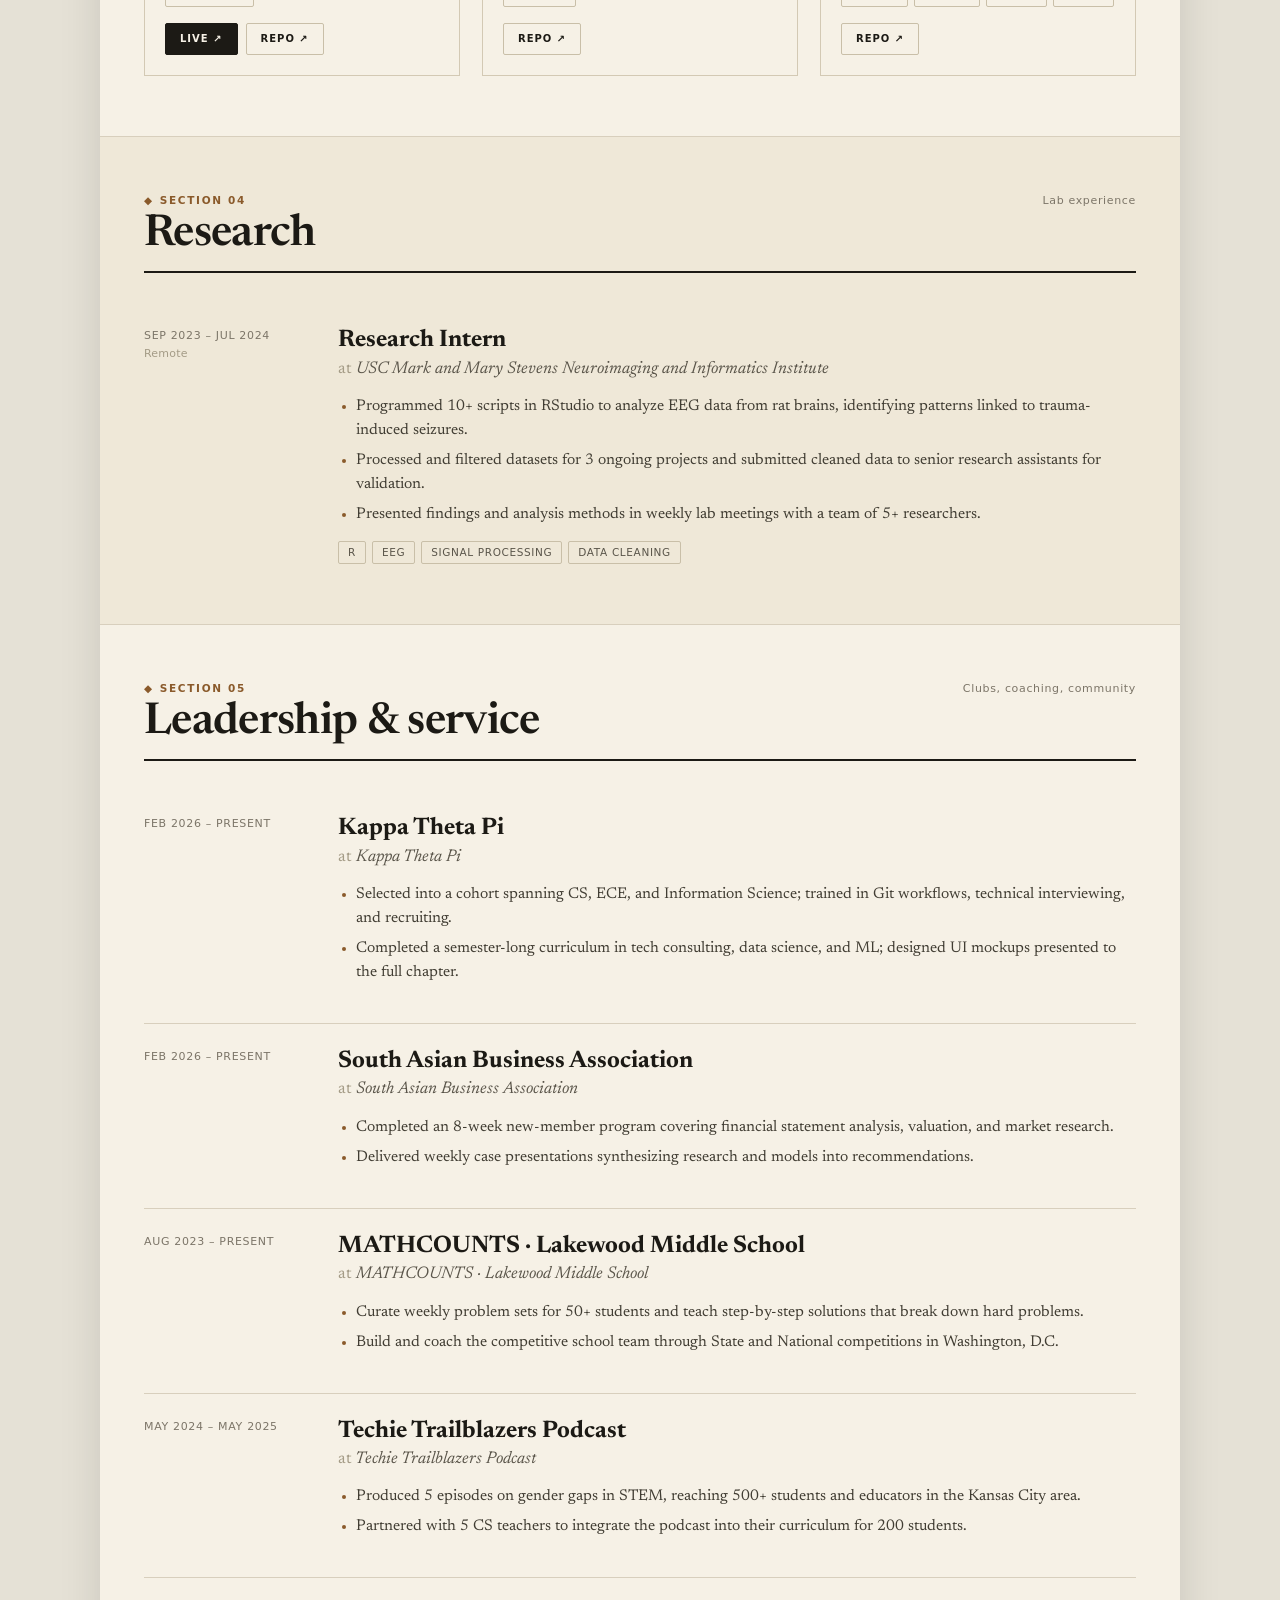
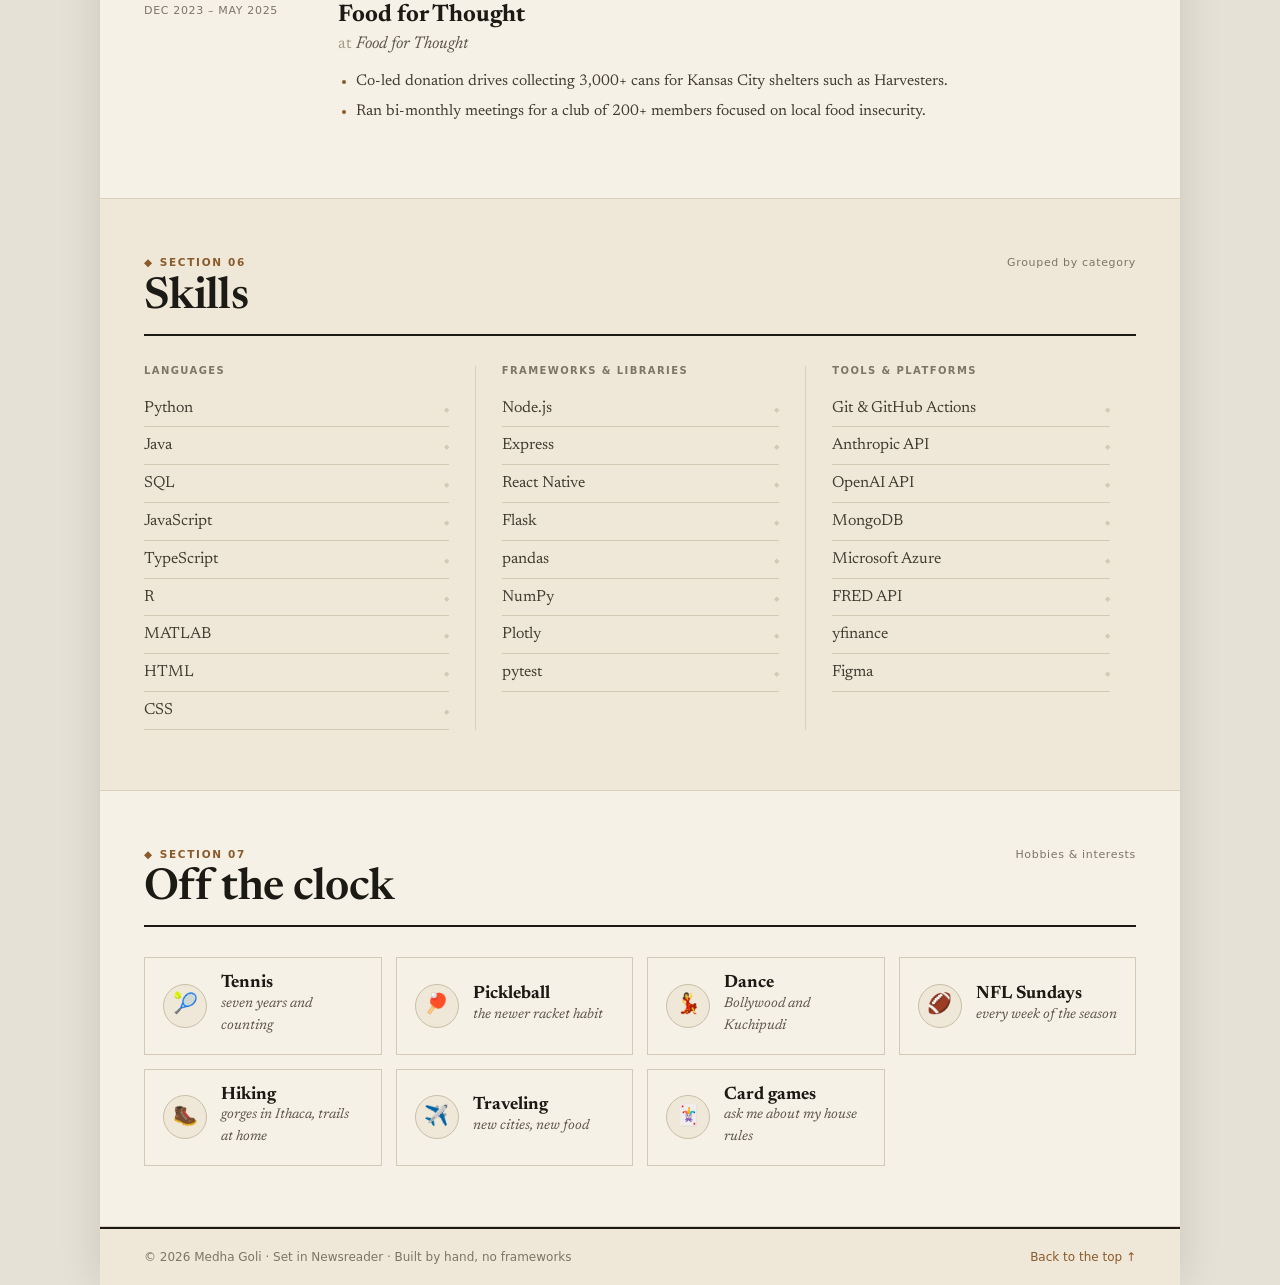
==== commit b1918b3b: "Drop contact section; tighten cursor trail Remove section 8 (contact form) and its nav tab; email/Li" ====
--- a/index.html
+++ b/index.html
@@ -57,7 +57,6 @@
       <section class="section" id="leadership"></section>
       <section class="section" id="skills"></section>
       <section class="section" id="hobbies"></section>
-      <section class="section" id="contact"></section>
     </main>
 
     <footer class="foot" id="foot"></footer>
--- a/css/styles.css
+++ b/css/styles.css
@@ -534,38 +534,6 @@
 .hobby-label { font-weight: 700; font-size: 18px; line-height: 1.1; }
 .hobby-detail { font-style: italic; color: var(--mut); font-size: 14px; }
 
-/* ---------- contact ---------- */
-.contact-grid { display: grid; grid-template-columns: 1fr 1.2fr; gap: 40px; }
-.contact-blurb { font-size: 18px; line-height: 1.5; color: var(--body); margin: 0 0 22px; }
-.social-list { list-style: none; margin: 0; padding: 0; }
-.social-list li {
-  display: flex; justify-content: space-between; align-items: baseline;
-  padding: 10px 0; border-bottom: 1px solid var(--rule2);
-}
-.social-list .k { font: 600 10px/1 var(--sans); letter-spacing: 0.14em; text-transform: uppercase; color: var(--mut2); }
-.social-list a { font-style: italic; font-size: 17px; border-bottom: 1px solid var(--brown); }
-.social-list a:hover { text-decoration: none; color: var(--brown); }
-
-.form { display: grid; gap: 12px; }
-.form label { display: grid; gap: 6px; }
-.form .lbl { font: 600 10px/1 var(--sans); letter-spacing: 0.14em; text-transform: uppercase; color: var(--mut2); }
-.form input, .form textarea {
-  width: 100%;
-  font: 400 16px/1.4 var(--serif);
-  color: var(--ink);
-  background: var(--paper);
-  border: 1px solid var(--edge);
-  border-radius: 2px;
-  padding: 10px 12px;
-  outline: none;
-  transition: border-color 0.2s ease;
-}
-.form input:focus, .form textarea:focus { border-color: var(--brown); }
-.form textarea { min-height: 130px; resize: vertical; }
-.form .row { display: grid; grid-template-columns: 1fr 1fr; gap: 12px; }
-.form-foot { display: flex; align-items: center; justify-content: space-between; gap: 12px; flex-wrap: wrap; }
-.form-hint { font: 400 11px/1.5 var(--sans); color: var(--faint); }
-
 /* ---------- footer ---------- */
 .foot {
   display: flex; align-items: center; justify-content: space-between; gap: 10px; flex-wrap: wrap;
@@ -601,7 +569,6 @@
   .about-side { padding-left: 0; }
   .skills-grid { grid-template-columns: 1fr; }
   .skill-col { padding: 0; border-left: 0; margin-bottom: 26px; }
-  .contact-grid { grid-template-columns: 1fr; }
   .entry { grid-template-columns: 1fr; gap: 8px; }
 }
 @media (max-width: 600px) {
@@ -611,7 +578,6 @@
   .navbrand { display: none; }
   .navtab { padding: 17px 8px 15px; }
   .section { padding: 42px var(--gutter) 46px; }
-  .form .row { grid-template-columns: 1fr; }
   .project-grid { grid-template-columns: 1fr; }
   .section-head { flex-direction: column; align-items: flex-start; gap: 4px; }
   .section-meta { text-align: left; }
